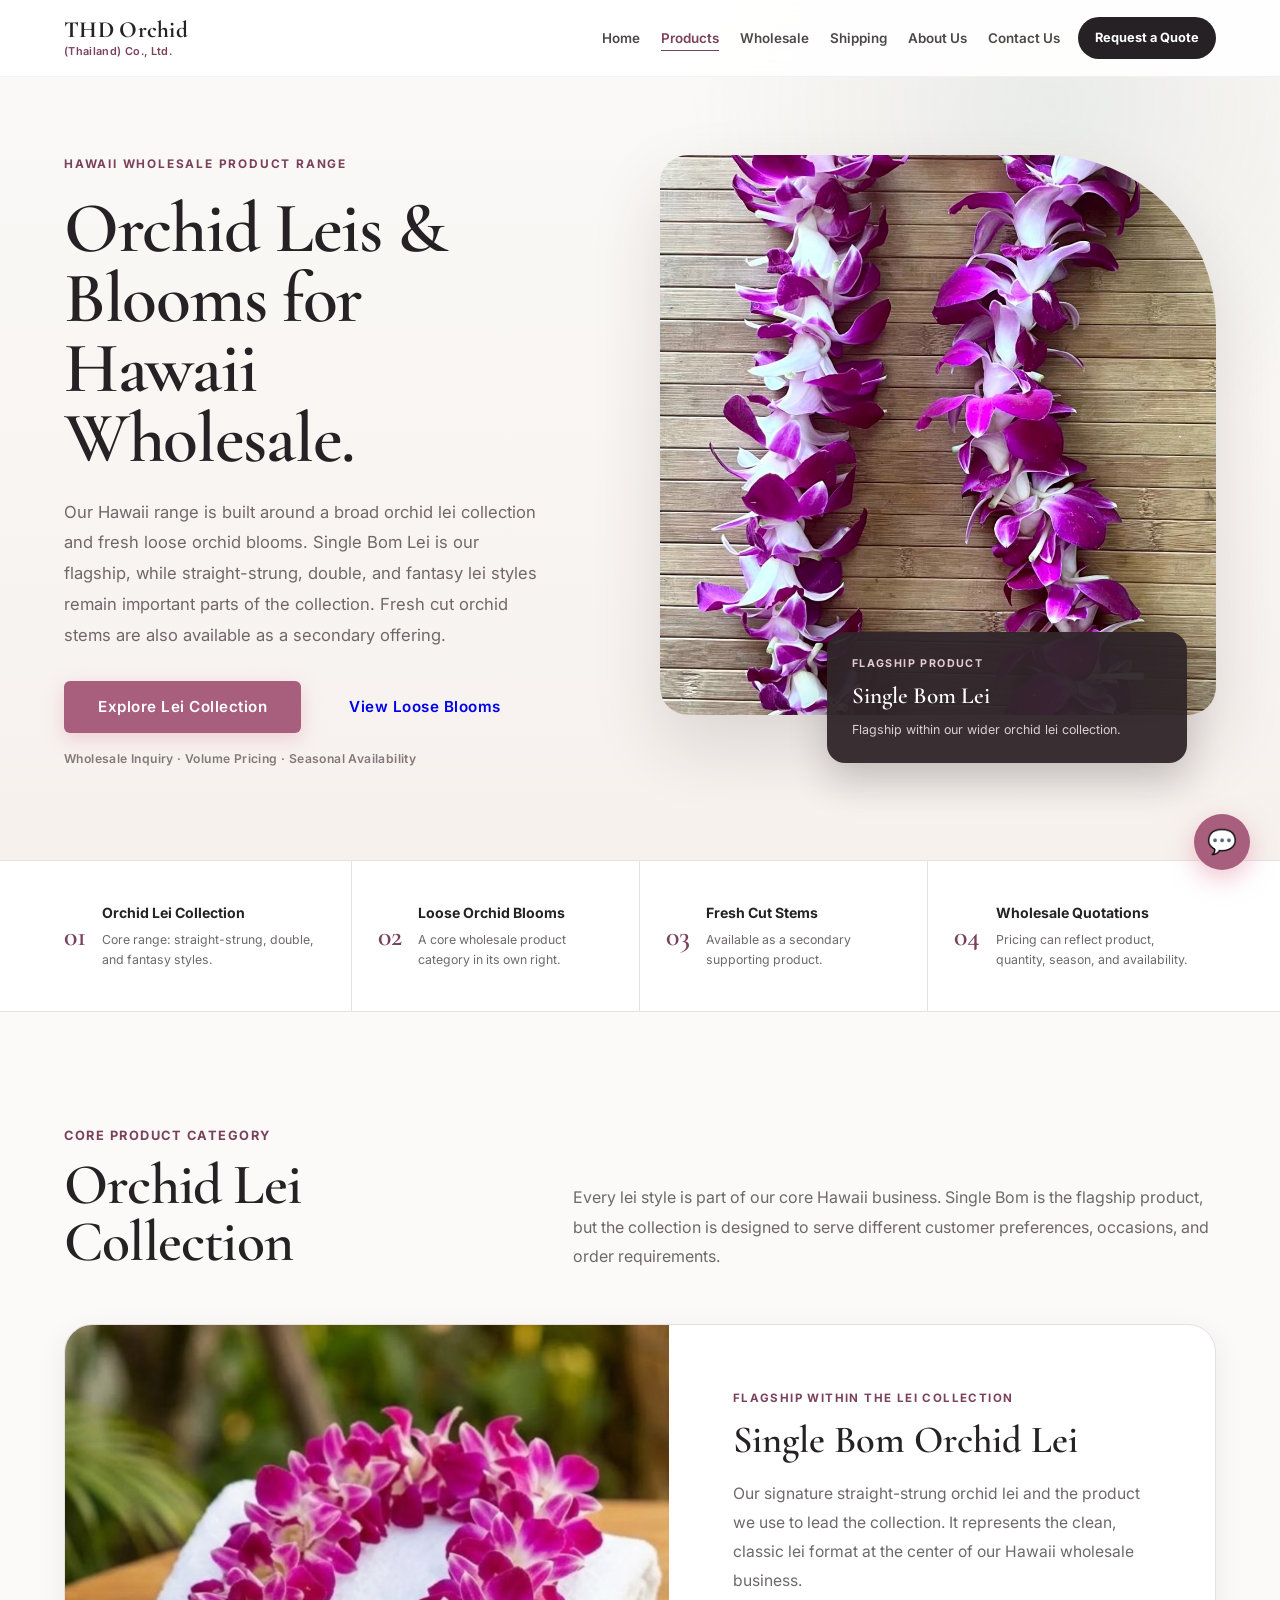
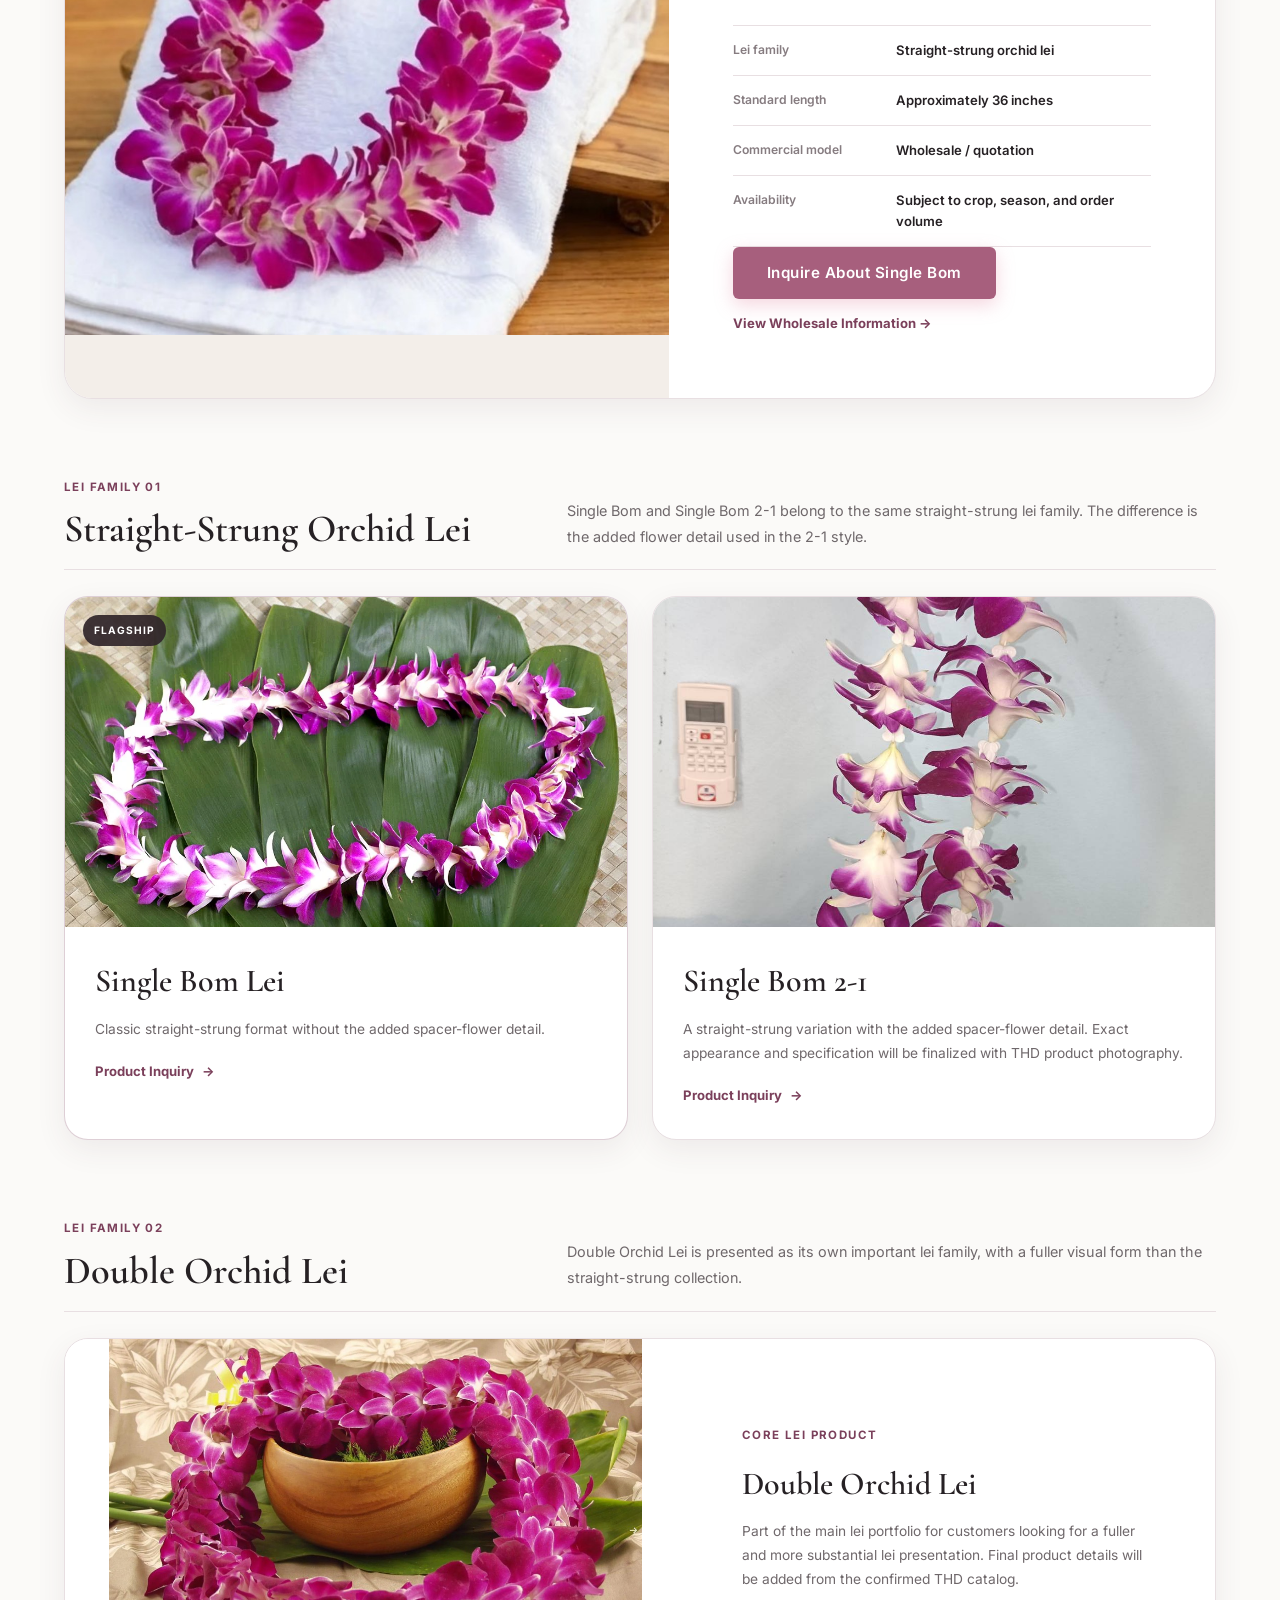
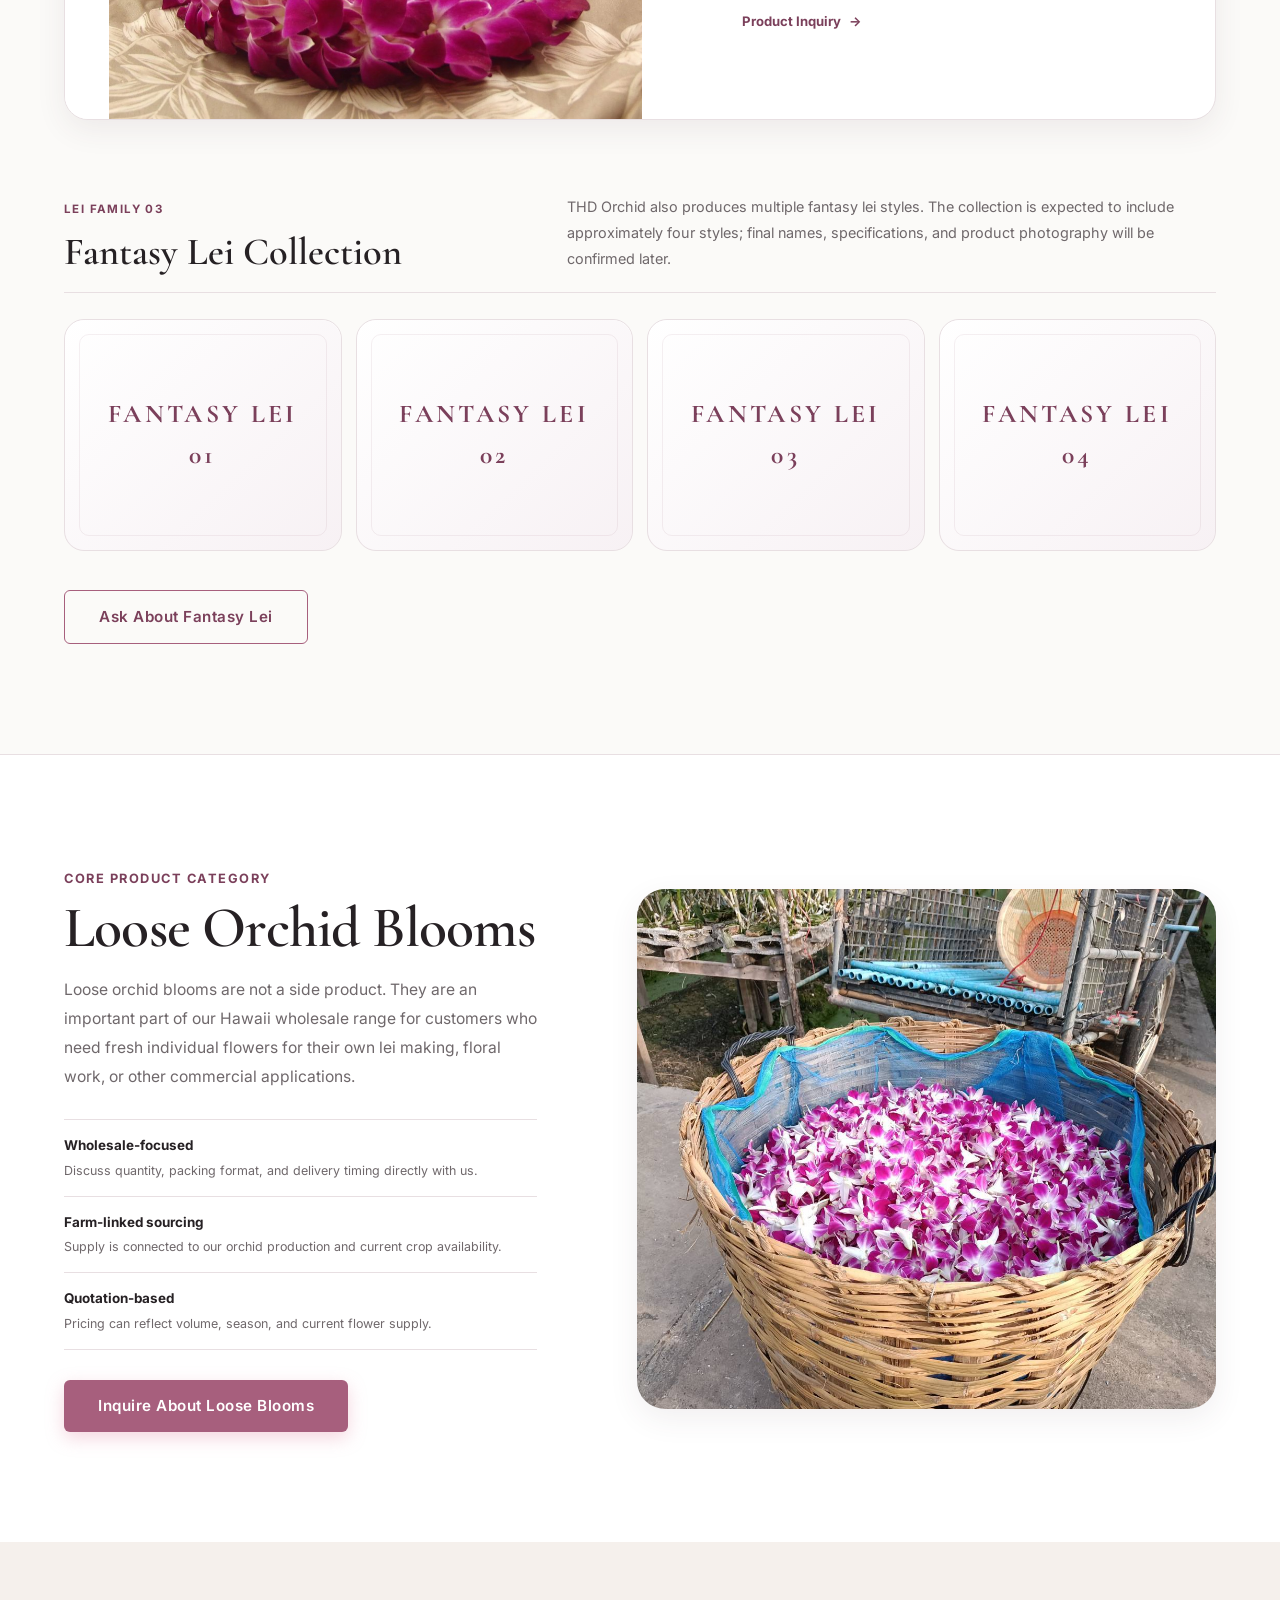
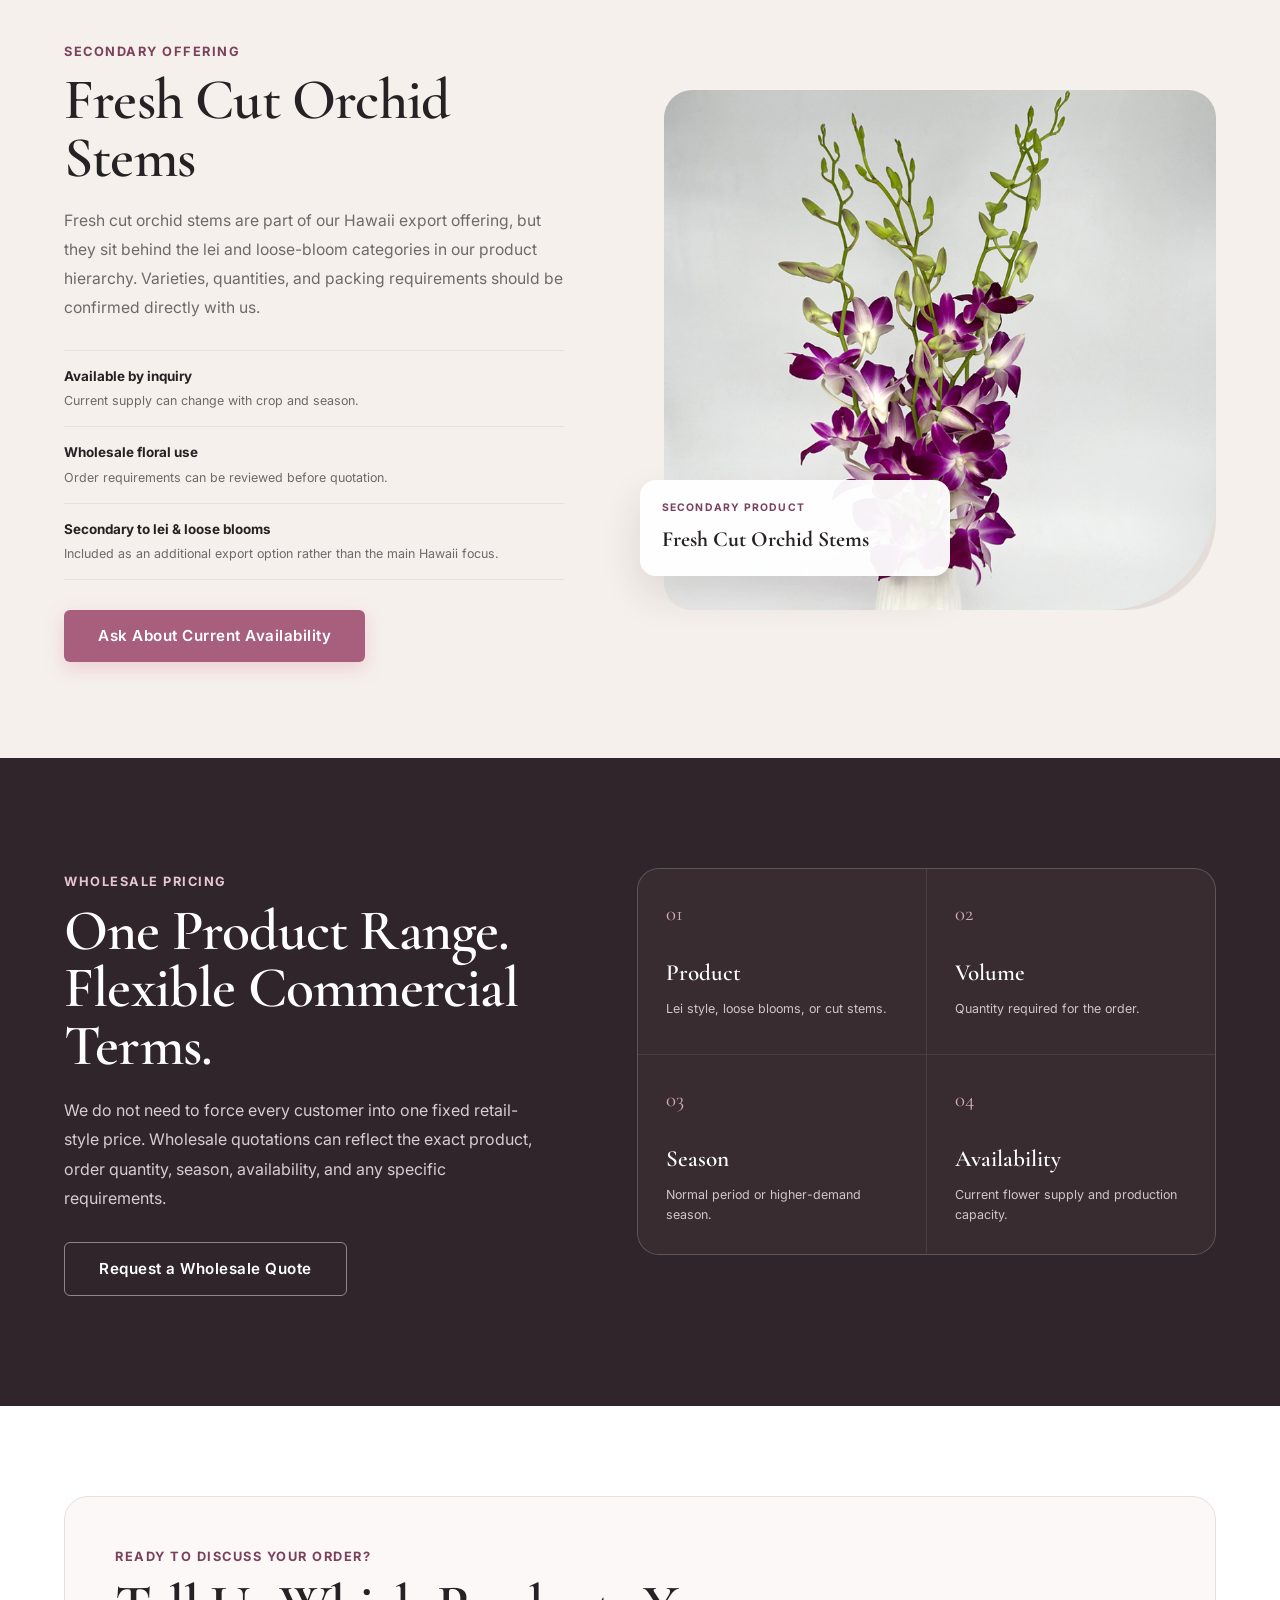
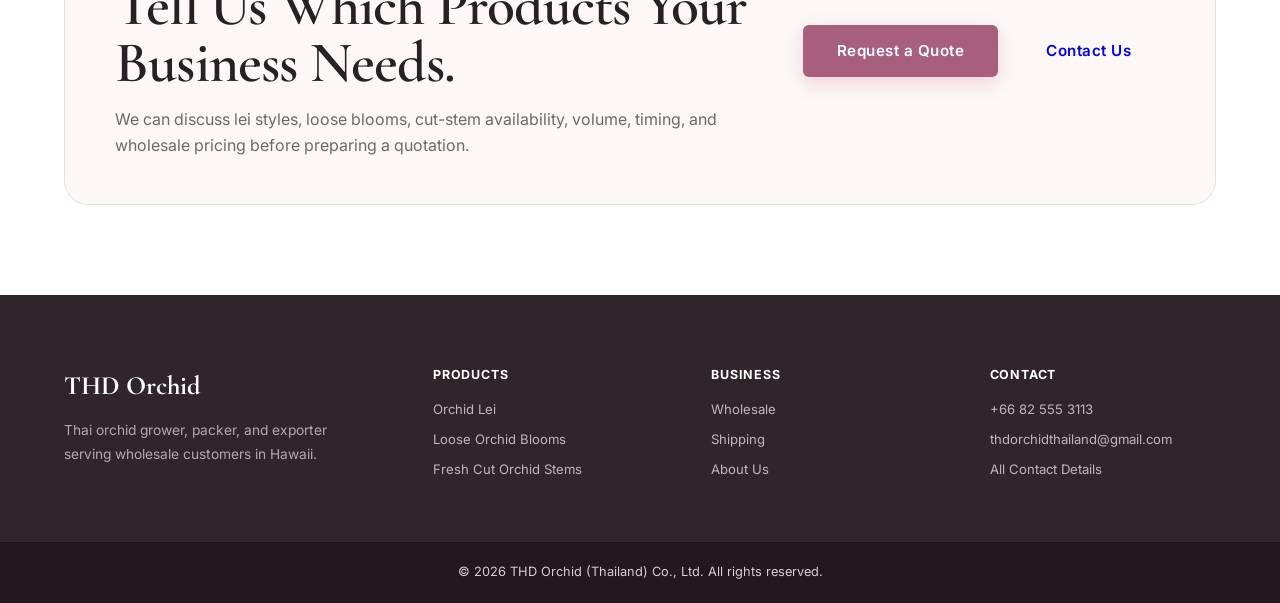
==== product.html @ 7e1b339c "Add files via upload" ====
<!DOCTYPE html>

<html lang="en">
<head>
<meta charset="utf-8"/>
<meta content="width=device-width, initial-scale=1.0" name="viewport"/>
<meta content="Explore THD Orchid's Hawaii wholesale range: a full orchid lei collection, orchid loose blooms, and selected fresh cut orchid stems from Thailand." name="description"/>
<title>
   Products | THD Orchid (Thailand) Co., Ltd.
  </title>
<link href="https://fonts.googleapis.com" rel="preconnect"/>
<link crossorigin="" href="https://fonts.gstatic.com" rel="preconnect"/>
<link href="https://fonts.googleapis.com/css2?family=Cormorant+Garamond:wght@600;700&amp;family=Inter:wght@400;500;600;700&amp;display=swap" rel="stylesheet"/>
<link href="assets/css/main.css" rel="stylesheet"/>
</head>
<body class="product-page">
<header class="header" id="navbar">
<div class="container nav-container">
<a aria-label="THD Orchid home" class="logo" href="index.html">
     THD Orchid
     <span>
      (Thailand) Co., Ltd.
     </span>
</a>
<button aria-controls="navMenu" aria-expanded="false" aria-label="Open navigation menu" class="mobile-toggle" id="mobileMenuBtn" type="button">
<span>
</span>
<span>
</span>
<span>
</span>
</button>
<nav aria-label="Primary navigation" class="nav-menu" id="navMenu">
<ul class="nav-links">
<li>
<a href="index.html">
        Home
       </a>
</li>
<li>
<a aria-current="page" class="active" href="product.html">
        Products
       </a>
</li>
<li>
<a href="wholesale.html">
        Wholesale
       </a>
</li>
<li>
<a href="shipping.html">
        Shipping
       </a>
</li>
<li>
<a href="about.html">
        About Us
       </a>
</li>
<li>
<a href="contact.html">
        Contact Us
       </a>
</li>
</ul>
<a class="nav-quote" href="contact.html#business-inquiries">
      Request a Quote
     </a>
</nav>
</div>
</header>
<main>
<section class="product-hero">
<div class="container product-hero-grid">
<div class="product-hero-copy reveal">
<span class="home-eyebrow">
       HAWAII WHOLESALE PRODUCT RANGE
      </span>
<h1>
       Orchid Leis &amp; Blooms for Hawaii Wholesale.
      </h1>
<p>
       Our Hawaii range is built around a broad orchid lei collection and fresh loose orchid blooms. Single Bom Lei is our flagship, while straight-strung, double, and fantasy lei styles remain important parts of the collection. Fresh cut orchid stems are also available as a secondary offering.
      </p>
<div class="product-hero-actions">
<a class="btn btn-primary" href="#lei-collection">
        Explore Lei Collection
       </a>
<a class="btn btn-secondary" href="#loose-blooms">
        View Loose Blooms
       </a>
</div>
<p class="product-hero-note">
       Wholesale Inquiry · Volume Pricing · Seasonal Availability
      </p>
</div>
<div class="product-hero-visual reveal">
<div class="product-hero-image">
<img alt="Single Bom orchid lei on a bamboo mat" decoding="async" loading="eager" src="assets/images/single-bom-flat.jpg"/>
</div>
<div class="product-hero-fact">
<span>
        FLAGSHIP PRODUCT
       </span>
<strong>
        Single Bom Lei
       </strong>
<p>Flagship within our wider orchid lei collection.</p>
</div>
</div>
</div>
</section>
<section aria-label="Product portfolio overview" class="product-positioning">
<div class="container product-positioning-grid product-positioning-grid--four">
<article class="product-positioning-item reveal">
<span>
       01
      </span>
<div>
<strong>
        Orchid Lei Collection
       </strong>
<p>
        Core range: straight-strung, double, and fantasy styles.
       </p>
</div>
</article>
<article class="product-positioning-item reveal">
<span>
       02
      </span>
<div>
<strong>
        Loose Orchid Blooms
       </strong>
<p>
        A core wholesale product category in its own right.
       </p>
</div>
</article>
<article class="product-positioning-item reveal">
<span>
       03
      </span>
<div>
<strong>
        Fresh Cut Stems
       </strong>
<p>
        Available as a secondary supporting product.
       </p>
</div>
</article>
<article class="product-positioning-item reveal">
<span>
       04
      </span>
<div>
<strong>
        Wholesale Quotations
       </strong>
<p>
        Pricing can reflect product, quantity, season, and availability.
       </p>
</div>
</article>
</div>
</section>
<section class="lei-collection" id="lei-collection">
<div class="container">
<div class="product-section-heading reveal">
<div>
<span class="section-tag">
        CORE PRODUCT CATEGORY
       </span>
<h2>
        Orchid Lei Collection
       </h2>
</div>
<p>
       Every lei style is part of our core Hawaii business. Single Bom is the flagship product, but the collection is designed to serve different customer preferences, occasions, and order requirements.
      </p>
</div>
<div class="lei-feature reveal">
<div class="lei-feature-media">
<img alt="Single Bom orchid lei held by hand" decoding="async" loading="eager" src="assets/images/single-bom-on-towel.jpg"/>
</div>
<div class="lei-feature-copy">
<span class="product-kicker">
        FLAGSHIP WITHIN THE LEI COLLECTION
       </span>
<h3>
        Single Bom Orchid Lei
       </h3>
<p class="product-lead">
        Our signature straight-strung orchid lei and the product we use to lead the collection. It represents the clean, classic lei format at the center of our Hawaii wholesale business.
       </p>
<dl class="product-fact-list">
<div>
<dt>
          Lei family
         </dt>
<dd>
          Straight-strung orchid lei
         </dd>
</div>
<div>
<dt>
          Standard length
         </dt>
<dd>
          Approximately 36 inches
         </dd>
</div>
<div>
<dt>
          Commercial model
         </dt>
<dd>
          Wholesale / quotation
         </dd>
</div>
<div>
<dt>
          Availability
         </dt>
<dd>
          Subject to crop, season, and order volume
         </dd>
</div>
</dl>
<div class="product-actions">
<button class="btn btn-primary btn-inquire" data-product="Single Bom Orchid Lei" type="button">
         Inquire About Single Bom
        </button>
<a class="product-text-link" href="wholesale.html">
         View Wholesale Information →
        </a>
</div>
</div>
</div>
<div class="lei-family-block reveal">
<div class="lei-family-heading">
<div>
<span class="product-kicker">
         LEI FAMILY 01
        </span>
<h3>
         Straight-Strung Orchid Lei
        </h3>
</div>
<p>
        Single Bom and Single Bom 2-1 belong to the same straight-strung lei family. The difference is the added flower detail used in the 2-1 style.
       </p>
</div>
<div class="lei-family-grid lei-family-grid--two">
<article class="lei-product-card lei-product-card--flagship">
<div class="lei-product-label">
         FLAGSHIP
        </div>
<div class="lei-card-visual lei-card-visual--photo">
<img alt="Single Bom orchid lei displayed on a white towel" decoding="async" loading="eager" src="assets/images/Purple_Orchid_Single_Lei.webp"/>
</div>
<div class="lei-product-body">
<h4>
          Single Bom Lei
         </h4>
<p>
          Classic straight-strung format without the added spacer-flower detail.
         </p>
<button class="btn-inquire product-inline-inquiry" data-product="Single Bom Lei" type="button">
          Product Inquiry
          <span aria-hidden="true">
           →
          </span>
</button>
</div>
</article>
<article class="lei-product-card">
<div class="lei-card-visual lei-card-visual--photo">
<img alt="Single Bom 2-1 orchid lei with spacer flower detail" decoding="async" loading="eager" src="assets/images/single-bom-held.jpg"/>
</div>
<div class="lei-product-body">
<h4>
          Single Bom 2-1
         </h4>
<p>
          A straight-strung variation with the added spacer-flower detail. Exact appearance and specification will be finalized with THD product photography.
         </p>
<button class="btn-inquire product-inline-inquiry" data-product="Single Bom 2-1" type="button">
          Product Inquiry
          <span aria-hidden="true">
           →
          </span>
</button>
</div>
</article>
</div>
</div>
<div class="lei-family-block reveal">
<div class="lei-family-heading">
<div>
<span class="product-kicker">
         LEI FAMILY 02
        </span>
<h3>
         Double Orchid Lei
        </h3>
</div>
<p>
        Double Orchid Lei is presented as its own important lei family, with a fuller visual form than the straight-strung collection.
       </p>
</div>
<article class="lei-wide-card">
<div class="lei-wide-visual lei-wide-visual--photo">
<img alt="Double orchid lei with a fuller layered appearance" decoding="async" loading="eager" src="assets/images/double-lei-bowl.jpg"/>
</div>
<div class="lei-wide-copy">
<span class="product-kicker">
         CORE LEI PRODUCT
        </span>
<h4>
         Double Orchid Lei
        </h4>
<p>
         Part of the main lei portfolio for customers looking for a fuller and more substantial lei presentation. Final product details will be added from the confirmed THD catalog.
        </p>
<button class="btn-inquire product-inline-inquiry" data-product="Double Orchid Lei" type="button">
         Product Inquiry
         <span aria-hidden="true">
          →
         </span>
</button>
</div>
</article>
</div>
<div class="lei-family-block reveal">
<div class="lei-family-heading">
<div>
<span class="product-kicker">
         LEI FAMILY 03
        </span>
<h3>
         Fantasy Lei Collection
        </h3>
</div>
<p>
        THD Orchid also produces multiple fantasy lei styles. The collection is expected to include approximately four styles; final names, specifications, and product photography will be confirmed later.
       </p>
</div>
<div aria-label="Fantasy lei styles pending final catalog details" class="fantasy-lei-grid">
<article class="fantasy-lei-slot"><div class="photo-slot" role="note"><span class="photo-slot-kicker">FANTASY LEI 01</span></div></article>
<article class="fantasy-lei-slot"><div class="photo-slot" role="note"><span class="photo-slot-kicker">FANTASY LEI 02</span></div></article>
<article class="fantasy-lei-slot"><div class="photo-slot" role="note"><span class="photo-slot-kicker">FANTASY LEI 03</span></div></article>
<article class="fantasy-lei-slot"><div class="photo-slot" role="note"><span class="photo-slot-kicker">FANTASY LEI 04</span></div></article>
</div>
<div class="fantasy-lei-action">
<button class="btn btn-outline btn-inquire" data-product="Fantasy Orchid Lei Collection" type="button">
        Ask About Fantasy Lei
       </button>
</div>
</div>
</div>
</section>
<section class="loose-blooms-section" id="loose-blooms">
<div class="container loose-blooms-grid">
<div class="loose-blooms-copy reveal">
<span class="section-tag">
       CORE PRODUCT CATEGORY
      </span>
<h2>
       Loose Orchid Blooms
      </h2>
<p class="product-lead">
       Loose orchid blooms are not a side product. They are an important part of our Hawaii wholesale range for customers who need fresh individual flowers for their own lei making, floral work, or other commercial applications.
      </p>
<div class="support-product-points">
<div>
<strong>
         Wholesale-focused
        </strong>
<span>
         Discuss quantity, packing format, and delivery timing directly with us.
        </span>
</div>
<div>
<strong>
         Farm-linked sourcing
        </strong>
<span>
         Supply is connected to our orchid production and current crop availability.
        </span>
</div>
<div>
<strong>
         Quotation-based
        </strong>
<span>
         Pricing can reflect volume, season, and current flower supply.
        </span>
</div>
</div>
<button class="btn btn-primary btn-inquire" data-product="Loose Orchid Blooms" type="button">
       Inquire About Loose Blooms
      </button>
</div>
<div class="loose-blooms-visual reveal">
<div class="loose-blooms-placeholder"><img alt="Loose orchid blooms in an orange crate" decoding="async" loading="eager" src="assets/images/basket-cart-farm.jpg"/></div>
</div>
</div>
</section>
<section class="support-product" id="cut-stems">
<div class="container support-product-grid">
<div class="support-product-copy reveal">
<span class="section-tag">
       SECONDARY OFFERING
      </span>
<h2>
       Fresh Cut Orchid Stems
      </h2>
<p class="product-lead">
       Fresh cut orchid stems are part of our Hawaii export offering, but they sit behind the lei and loose-bloom categories in our product hierarchy. Varieties, quantities, and packing requirements should be confirmed directly with us.
      </p>
<div class="support-product-points">
<div>
<strong>
         Available by inquiry
        </strong>
<span>
         Current supply can change with crop and season.
        </span>
</div>
<div>
<strong>
         Wholesale floral use
        </strong>
<span>
         Order requirements can be reviewed before quotation.
        </span>
</div>
<div>
<strong>
         Secondary to lei &amp; loose blooms
        </strong>
<span>
         Included as an additional export option rather than the main Hawaii focus.
        </span>
</div>
</div>
<button class="btn btn-primary btn-inquire" data-product="Fresh Cut Orchid Stems" type="button">
       Ask About Current Availability
      </button>
</div>
<div class="support-product-media reveal">
<div class="support-product-photo-slot"><img alt="Fresh cut orchid stems arranged in a vase" decoding="async" loading="eager" src="assets/images/cut-stem-vase.jpg"/></div>
<div class="support-product-label">
<span>
        SECONDARY PRODUCT
       </span>
<strong>
        Fresh Cut Orchid Stems
       </strong>
</div>
</div>
</div>
</section>
<section class="product-pricing">
<div class="container product-pricing-grid">
<div class="product-pricing-intro reveal">
<span class="section-tag">
       WHOLESALE PRICING
      </span>
<h2>
       One Product Range. Flexible Commercial Terms.
      </h2>
<p>
       We do not need to force every customer into one fixed retail-style price. Wholesale quotations can reflect the exact product, order quantity, season, availability, and any specific requirements.
      </p>
<a class="btn btn-outline" href="contact.html#business-inquiries">
       Request a Wholesale Quote
      </a>
</div>
<div class="product-pricing-factors">
<article class="pricing-factor reveal">
<span>
        01
       </span>
<h3>
        Product
       </h3>
<p>
        Lei style, loose blooms, or cut stems.
       </p>
</article>
<article class="pricing-factor reveal">
<span>
        02
       </span>
<h3>
        Volume
       </h3>
<p>
        Quantity required for the order.
       </p>
</article>
<article class="pricing-factor reveal">
<span>
        03
       </span>
<h3>
        Season
       </h3>
<p>
        Normal period or higher-demand season.
       </p>
</article>
<article class="pricing-factor reveal">
<span>
        04
       </span>
<h3>
        Availability
       </h3>
<p>
        Current flower supply and production capacity.
       </p>
</article>
</div>
</div>
</section>
<section class="product-final-cta">
<div class="container product-final-cta-inner reveal">
<div>
<span class="section-tag">
       READY TO DISCUSS YOUR ORDER?
      </span>
<h2>
       Tell Us Which Products Your Business Needs.
      </h2>
<p>
       We can discuss lei styles, loose blooms, cut-stem availability, volume, timing, and wholesale pricing before preparing a quotation.
      </p>
</div>
<div class="product-final-actions">
<a class="btn btn-primary" href="contact.html#business-inquiries">
       Request a Quote
      </a>
<a class="btn btn-secondary" href="contact.html">
       Contact Us
      </a>
</div>
</div>
</section>
</main>
<div class="floating-widget" id="floatingWidget">
<div class="widget-popover" id="widgetPopover">
<a class="popover-item wa" href="https://wa.me/66825553113" id="waDirectLink" rel="noopener noreferrer" target="_blank">
<span class="icon">
      💬
     </span>
     Chat on WhatsApp
    </a>
<a class="popover-item mail" href="mailto:thdorchidthailand@gmail.com" id="mailDirectLink">
<span class="icon">
      ✉️
     </span>
     Send Email
    </a>
</div>
<button aria-controls="widgetPopover" aria-expanded="false" aria-label="Quick contact" class="fab-btn" id="fabToggle" type="button">
    💬
   </button>
</div>
<footer class="footer footer-modern">
<div class="container footer-modern-grid">
<div class="footer-brand">
<h4>
      THD Orchid
     </h4>
<p>
      Thai orchid grower, packer, and exporter serving wholesale customers in Hawaii.
     </p>
</div>
<div class="footer-nav-col">
<h5>
      Products
     </h5>
<a href="#lei-collection">
      Orchid Lei
     </a>
<a href="#loose-blooms">
      Loose Orchid Blooms
     </a>
<a href="#cut-stems">
      Fresh Cut Orchid Stems
     </a>
</div>
<div class="footer-nav-col">
<h5>
      Business
     </h5>
<a href="wholesale.html">
      Wholesale
     </a>
<a href="shipping.html">
      Shipping
     </a>
<a href="about.html">
      About Us
     </a>
</div>
<div class="footer-nav-col">
<h5>
      Contact
     </h5>
<a href="tel:+66825553113">
      +66 82 555 3113
     </a>
<a href="mailto:thdorchidthailand@gmail.com">
      thdorchidthailand@gmail.com
     </a>
<a href="contact.html">
      All Contact Details
     </a>
</div>
</div>
<div class="footer-bottom">
<div class="container">
<p>
      © 2026 THD Orchid (Thailand) Co., Ltd. All rights reserved.
     </p>
</div>
</div>
</footer>
<script defer="" src="assets/js/main.js">
</script>
</body>
</html>
---- assets/css/main.css ----
/* ========================================================================== 
   THD Orchid Website
   Shared styles for: Home, Product, Wholesale, Contact
   ========================================================================== */

/* 1) Design tokens & reset ------------------------------------------------- */
:root {
    --pastel-pink-soft: #f7f1f4;
    --pastel-pink-subtle: #eee3e8;
    --primary-pink: #a75f7d;
    --primary-pink-dark: #7b405b;
    --rose-gold: #9a746a;
    --text-dark: #262124;
    --text-muted: #6f686b;
    --white: #ffffff;
    --surface-soft: #f8f5f3;
    --surface-warm: #f3eee9;
    --border-soft: #e8dfe2;
    --leaf: #5f7569;
    --footer-bg: #30252a;
    --footer-bottom-bg: #21191d;
    --shadow-soft: 0 10px 30px rgba(72, 48, 58, 0.08);
    --shadow-card: 0 18px 44px rgba(72, 48, 58, 0.12);
    --radius-sm: 8px;
    --radius-md: 14px;
    --radius-lg: 24px;
    --transition: 0.3s cubic-bezier(0.4, 0, 0.2, 1);
    --font-heading: "Cormorant Garamond", Georgia, serif;
    --font-body: "Inter", Arial, sans-serif;
}

*,
*::before,
*::after {
    box-sizing: border-box;
    margin: 0;
    padding: 0;
}

html {
    scroll-behavior: smooth;
}

body {
    min-width: 320px;
    overflow-x: hidden;
    background: var(--white);
    color: var(--text-dark);
    font-family: var(--font-body);
    line-height: 1.6;
}

body.no-scroll {
    overflow: hidden;
}

img {
    display: block;
    max-width: 100%;
}

button,
a {
    -webkit-tap-highlight-color: transparent;
}

button {
    font: inherit;
}

button:focus-visible,
a:focus-visible,
[role="button"]:focus-visible {
    outline: 3px solid rgba(201, 104, 132, 0.35);
    outline-offset: 3px;
}

[hidden] {
    display: none !important;
}

.container {
    width: min(90%, 1200px);
    margin-inline: auto;
}

.section-tag {
    display: inline-block;
    margin-bottom: 10px;
    color: var(--primary-pink-dark);
    font-size: 0.8rem;
    font-weight: 700;
    letter-spacing: 1.5px;
}

.section-header {
    margin-bottom: 50px;
    text-align: center;
}

.section-header h2 {
    color: var(--text-dark);
    font-family: var(--font-heading);
    font-size: clamp(1.9rem, 3vw, 2.3rem);
}

.section-header p {
    margin-top: 8px;
    color: var(--text-muted);
}

/* 2) Header & navigation --------------------------------------------------- */
.header {
    position: fixed;
    inset: 0 0 auto 0;
    z-index: 1000;
    width: 100%;
    border-bottom: 1px solid rgba(123, 64, 91, 0.08);
    background: rgba(255, 255, 255, 0.9);
    backdrop-filter: blur(14px);
    transition: background var(--transition), box-shadow var(--transition), border-color var(--transition);
}

.header.scrolled {
    border-bottom-color: var(--border-soft);
    background: rgba(255, 255, 255, 0.97);
    box-shadow: 0 10px 30px rgba(55, 36, 45, 0.08);
}

.nav-container {
    display: flex;
    min-height: 76px;
    align-items: center;
    justify-content: space-between;
    gap: 28px;
    transition: min-height var(--transition);
}

.header.scrolled .nav-container {
    min-height: 66px;
}

.logo {
    flex: 0 0 auto;
    color: var(--text-dark);
    font-family: var(--font-heading);
    font-size: 1.45rem;
    font-weight: 700;
    letter-spacing: 0.3px;
    line-height: 1.05;
    text-decoration: none;
}

.logo span {
    display: block;
    margin-top: 4px;
    color: var(--primary-pink-dark);
    font-family: var(--font-body);
    font-size: 0.68rem;
    font-weight: 600;
    letter-spacing: 0.35px;
}

.nav-menu {
    display: flex;
    align-items: center;
    gap: 18px;
}

.nav-links {
    display: flex;
    align-items: center;
    gap: 21px;
    list-style: none;
}

.nav-links a {
    position: relative;
    padding: 8px 0;
    color: #4e474a;
    font-size: 0.84rem;
    font-weight: 600;
    text-decoration: none;
    white-space: nowrap;
    transition: color var(--transition);
}

.nav-links a::after {
    position: absolute;
    right: 0;
    bottom: 3px;
    left: 0;
    height: 1.5px;
    background: var(--primary-pink-dark);
    content: "";
    transform: scaleX(0);
    transform-origin: right center;
    transition: transform var(--transition);
}

.nav-links a:hover,
.nav-links a.active,
.nav-links a[aria-current="page"] {
    color: var(--primary-pink-dark);
}

.nav-links a:hover::after,
.nav-links a.active::after,
.nav-links a[aria-current="page"]::after {
    transform: scaleX(1);
    transform-origin: left center;
}

.nav-quote {
    display: inline-flex;
    min-height: 42px;
    align-items: center;
    justify-content: center;
    padding: 10px 17px;
    border-radius: 999px;
    background: var(--text-dark);
    color: var(--white);
    font-size: 0.8rem;
    font-weight: 700;
    text-decoration: none;
    white-space: nowrap;
    transition: transform var(--transition), background var(--transition), box-shadow var(--transition);
}

.nav-quote:hover {
    transform: translateY(-1px);
    background: var(--primary-pink-dark);
    box-shadow: 0 8px 20px rgba(65, 39, 50, 0.18);
}

.mobile-toggle {
    display: none;
    flex-direction: column;
    gap: 5px;
    border: 0;
    background: transparent;
    cursor: pointer;
}

.mobile-toggle span {
    display: block;
    width: 25px;
    height: 2px;
    background: var(--text-dark);
    transition: transform var(--transition), opacity var(--transition);
}

.mobile-toggle[aria-expanded="true"] span:nth-child(1) { transform: translateY(7px) rotate(45deg); }
.mobile-toggle[aria-expanded="true"] span:nth-child(2) { opacity: 0; }
.mobile-toggle[aria-expanded="true"] span:nth-child(3) { transform: translateY(-7px) rotate(-45deg); }

/* 3) Shared buttons -------------------------------------------------------- */
.btn {
    display: inline-block;
    padding: 14px 34px;
    border: 0;
    border-radius: 6px;
    cursor: pointer;
    font-size: 0.95rem;
    font-weight: 600;
    letter-spacing: 0.5px;
    text-decoration: none;
    transition: transform var(--transition), background var(--transition), color var(--transition), box-shadow var(--transition);
}

.btn-primary {
    background: var(--primary-pink);
    box-shadow: 0 6px 18px rgba(226, 138, 164, 0.35);
    color: var(--white);
}

.btn-primary:hover {
    transform: translateY(-2px);
    background: var(--primary-pink-dark);
    box-shadow: 0 10px 22px rgba(201, 104, 132, 0.4);
}

.btn-outline {
    margin-top: 15px;
    border: 1.5px solid var(--primary-pink);
    background: transparent;
    color: var(--primary-pink-dark);
}

.btn-outline:hover {
    background: var(--primary-pink);
    color: var(--white);
}

/* 4) Home page ------------------------------------------------------------- */
.home-page {
    background: #fbfaf8;
}

.home-page main {
    overflow: hidden;
}

.home-hero {
    position: relative;
    padding: 154px 0 92px;
    background:
        radial-gradient(circle at 8% 18%, rgba(167, 95, 125, 0.09), transparent 34%),
        linear-gradient(180deg, #fbfaf8 0%, #f7f2ef 100%);
}

.home-hero::after {
    position: absolute;
    top: 120px;
    right: -150px;
    width: 420px;
    height: 420px;
    border: 1px solid rgba(123, 64, 91, 0.12);
    border-radius: 50%;
    content: "";
}

.home-hero-grid {
    position: relative;
    z-index: 1;
    display: grid;
    grid-template-columns: minmax(0, 0.92fr) minmax(0, 1.08fr);
    align-items: center;
    gap: clamp(54px, 7vw, 92px);
}

.home-hero-copy {
    max-width: 620px;
}

.home-eyebrow,
.home-image-label {
    color: var(--primary-pink-dark);
    font-size: 0.74rem;
    font-weight: 700;
    letter-spacing: 1.8px;
}

.home-hero h1 {
    max-width: 680px;
    margin: 18px 0 24px;
    color: var(--text-dark);
    font-family: var(--font-heading);
    font-size: clamp(3.3rem, 6.2vw, 5.8rem);
    font-weight: 600;
    letter-spacing: -1.7px;
    line-height: 0.96;
}

.home-hero-lead {
    max-width: 610px;
    color: var(--text-muted);
    font-size: clamp(1rem, 1.5vw, 1.1rem);
    line-height: 1.85;
}

.home-hero-actions {
    display: flex;
    flex-wrap: wrap;
    gap: 12px;
    margin-top: 30px;
}

.home-hero-note {
    margin-top: 16px;
    color: #82797d;
    font-size: 0.75rem;
    font-weight: 600;
    letter-spacing: 0.45px;
}

.home-hero-visual {
    position: relative;
    padding: 0 0 50px 34px;
}

.home-hero-image-wrap {
    position: relative;
    overflow: hidden;
    min-height: 590px;
    border-radius: 180px 180px 28px 28px;
    background: #e8dfe2;
    box-shadow: 0 32px 70px rgba(55, 36, 45, 0.15);
}

.home-hero-image-wrap::after {
    position: absolute;
    inset: 0;
    background: linear-gradient(180deg, transparent 58%, rgba(38, 33, 36, 0.17));
    content: "";
}

.home-hero-image-wrap img {
    width: 100%;
    height: 590px;
    object-fit: cover;
}

.home-hero-card {
    position: absolute;
    right: 6%;
    bottom: 0;
    width: min(330px, 80%);
    padding: 24px 26px;
    border: 1px solid rgba(255, 255, 255, 0.55);
    border-radius: 18px;
    background: rgba(48, 37, 42, 0.94);
    box-shadow: 0 18px 38px rgba(30, 22, 25, 0.2);
    color: var(--white);
    backdrop-filter: blur(10px);
}

.home-hero-card-label {
    display: block;
    margin-bottom: 8px;
    color: #e6cbd6;
    font-size: 0.68rem;
    font-weight: 700;
    letter-spacing: 1.4px;
}

.home-hero-card strong {
    font-family: var(--font-heading);
    font-size: 1.42rem;
    font-weight: 600;
    line-height: 1.2;
}

.home-proof {
    border-top: 1px solid var(--border-soft);
    border-bottom: 1px solid var(--border-soft);
    background: var(--white);
}

.home-proof-grid {
    display: grid;
    grid-template-columns: repeat(4, 1fr);
}

.home-proof-item {
    padding: 30px 24px;
    border-right: 1px solid var(--border-soft);
}

.home-proof-item:first-child { padding-left: 0; }
.home-proof-item:last-child { border-right: 0; }

.home-proof-item strong,
.home-proof-item span {
    display: block;
}

.home-proof-item strong {
    margin-bottom: 5px;
    color: var(--text-dark);
    font-size: 0.92rem;
}

.home-proof-item span {
    color: var(--text-muted);
    font-size: 0.78rem;
}

.home-specialty,
.home-secondary-product,
.home-about,
.home-quality {
    padding: 112px 0;
}

.home-specialty-grid,
.home-secondary-grid,
.home-about-grid,
.home-quality-grid {
    display: grid;
    grid-template-columns: minmax(0, 1fr) minmax(0, 1fr);
    align-items: center;
    gap: clamp(54px, 7vw, 96px);
}

.home-specialty-media,
.home-secondary-media,
.home-about-photo {
    position: relative;
    overflow: hidden;
    border-radius: 26px;
    background: var(--surface-warm);
    box-shadow: var(--shadow-card);
}

.home-specialty-media img,
.home-secondary-media img,
.home-about-photo img {
    width: 100%;
    height: 560px;
    object-fit: cover;
}

.home-image-label {
    position: absolute;
    right: 18px;
    bottom: 18px;
    padding: 9px 12px;
    border-radius: 999px;
    background: rgba(255, 255, 255, 0.9);
    backdrop-filter: blur(8px);
}

.home-specialty-copy h2,
.home-section-heading h2,
.home-process-intro h2,
.home-secondary-copy h2,
.home-wholesale-heading h2,
.home-quality-copy h2,
.home-about-copy h2,
.home-final-cta h2 {
    color: var(--text-dark);
    font-family: var(--font-heading);
    font-size: clamp(2.35rem, 4vw, 3.55rem);
    font-weight: 600;
    letter-spacing: -0.6px;
    line-height: 1.06;
}

.home-specialty-copy > p,
.home-section-heading > p,
.home-process-intro > p,
.home-secondary-copy > p,
.home-quality-copy > p,
.home-about-copy > p,
.home-final-cta p {
    margin-top: 20px;
    color: var(--text-muted);
    line-height: 1.85;
}

.home-spec-row {
    display: grid;
    grid-template-columns: repeat(3, 1fr);
    gap: 12px;
    margin: 30px 0 26px;
}

.home-spec-row div {
    padding: 15px 0;
    border-top: 1px solid var(--border-soft);
}

.home-spec-row span,
.home-spec-row strong {
    display: block;
}

.home-spec-row span {
    margin-bottom: 5px;
    color: var(--text-muted);
    font-size: 0.7rem;
    text-transform: uppercase;
    letter-spacing: 0.9px;
}

.home-spec-row strong {
    color: var(--text-dark);
    font-size: 0.84rem;
}

.text-link {
    display: inline-flex;
    align-items: center;
    gap: 8px;
    color: var(--primary-pink-dark);
    font-size: 0.9rem;
    font-weight: 700;
    text-decoration: none;
}

.text-link span {
    transition: transform var(--transition);
}

.text-link:hover span { transform: translateX(5px); }

.home-why {
    padding: 112px 0;
    background: var(--surface-soft);
}

.home-section-heading,
.home-process-intro {
    max-width: 790px;
    margin-bottom: 48px;
}

.home-value-grid {
    display: grid;
    grid-template-columns: repeat(4, 1fr);
    gap: 18px;
}

.home-value-card {
    min-height: 310px;
    padding: 30px 26px;
    border: 1px solid var(--border-soft);
    border-radius: 18px;
    background: var(--white);
    box-shadow: 0 8px 26px rgba(62, 45, 52, 0.05);
}

.home-card-number {
    display: inline-block;
    margin-bottom: 56px;
    color: var(--primary-pink-dark);
    font-size: 0.7rem;
    font-weight: 700;
    letter-spacing: 1.1px;
}

.home-value-card h3 {
    margin-bottom: 12px;
    color: var(--text-dark);
    font-family: var(--font-heading);
    font-size: 1.55rem;
    line-height: 1.1;
}

.home-value-card p {
    color: var(--text-muted);
    font-size: 0.88rem;
    line-height: 1.75;
}

.home-process {
    padding: 112px 0 124px;
    background: var(--white);
}

.home-process-list {
    display: grid;
    grid-template-columns: repeat(3, 1fr);
    margin: 0;
    border-top: 1px solid var(--border-soft);
    border-left: 1px solid var(--border-soft);
    list-style: none;
}

.home-process-step {
    display: grid;
    min-height: 210px;
    grid-template-columns: 52px 1fr;
    gap: 16px;
    padding: 28px 24px;
    border-right: 1px solid var(--border-soft);
    border-bottom: 1px solid var(--border-soft);
}

.home-process-no {
    color: var(--primary-pink-dark);
    font-size: 0.7rem;
    font-weight: 700;
}

.home-process-step strong {
    display: block;
    margin-bottom: 10px;
    color: var(--text-dark);
    font-family: var(--font-heading);
    font-size: 1.5rem;
}

.home-process-step p {
    color: var(--text-muted);
    font-size: 0.85rem;
    line-height: 1.7;
}

.home-process-actions {
    margin-top: 34px;
}

.home-process-actions .btn-outline { margin-top: 0; }

.home-secondary-product {
    background: var(--surface-warm);
}

.home-secondary-grid {
    grid-template-columns: minmax(0, 0.88fr) minmax(0, 1.12fr);
}

.home-secondary-copy {
    max-width: 600px;
}

.home-secondary-media img {
    height: 500px;
}

.home-wholesale {
    padding: 110px 0;
    background: var(--footer-bg);
    color: var(--white);
}

.home-wholesale-grid {
    display: grid;
    grid-template-columns: minmax(0, 0.95fr) minmax(0, 1.05fr);
    gap: 62px 90px;
}

.section-tag-light {
    color: #e5c3d1;
}

.home-wholesale-heading h2,
.home-final-cta h2 {
    color: var(--white);
}

.home-wholesale-heading p {
    margin-top: 18px;
    color: rgba(255, 255, 255, 0.72);
    line-height: 1.8;
}

.home-wholesale-points {
    display: grid;
    gap: 24px;
}

.home-wholesale-point {
    padding-bottom: 22px;
    border-bottom: 1px solid rgba(255, 255, 255, 0.12);
}

.home-wholesale-point strong {
    display: block;
    margin-bottom: 7px;
    font-family: var(--font-heading);
    font-size: 1.35rem;
}

.home-wholesale-point p {
    color: rgba(255, 255, 255, 0.7);
    font-size: 0.88rem;
    line-height: 1.7;
}

.home-wholesale-cta {
    display: flex;
    flex-wrap: wrap;
    grid-column: 1 / -1;
    gap: 12px;
}

.btn-light {
    background: var(--white);
    color: var(--text-dark);
}

.btn-light:hover {
    transform: translateY(-2px);
    background: #f7eff2;
}

.btn-ghost-light {
    border: 1px solid rgba(255, 255, 255, 0.42);
    background: transparent;
    color: var(--white);
}

.btn-ghost-light:hover {
    transform: translateY(-2px);
    border-color: var(--white);
    background: rgba(255, 255, 255, 0.08);
}

.home-quality {
    background: var(--white);
}

.home-quality-grid {
    align-items: start;
}

.home-quality-list {
    border-top: 1px solid var(--border-soft);
}

.home-quality-list div {
    display: grid;
    grid-template-columns: 54px 1fr;
    align-items: center;
    gap: 14px;
    padding: 20px 0;
    border-bottom: 1px solid var(--border-soft);
}

.home-quality-list span {
    color: var(--primary-pink-dark);
    font-size: 0.7rem;
    font-weight: 700;
}

.home-quality-list strong {
    color: var(--text-dark);
    font-size: 0.95rem;
}

.home-about {
    background: var(--surface-soft);
}

.home-about-photo img {
    height: 520px;
}

.home-final-cta {
    padding: 84px 0;
    background: var(--primary-pink-dark);
}

.home-final-cta-inner {
    display: grid;
    grid-template-columns: minmax(0, 1fr) auto;
    align-items: end;
    gap: 48px;
}

.home-final-cta-inner > div:first-child {
    max-width: 780px;
}

.home-final-cta p {
    color: rgba(255, 255, 255, 0.76);
}

.home-final-actions {
    display: flex;
    flex-direction: column;
    align-items: flex-start;
    gap: 14px;
}

.home-contact-link {
    color: rgba(255, 255, 255, 0.82);
    font-size: 0.82rem;
    font-weight: 600;
    text-decoration: none;
}

.home-contact-link:hover { color: var(--white); }

.footer-modern {
    padding-top: 64px;
}

.footer-modern-grid {
    display: grid;
    grid-template-columns: 1.4fr repeat(3, 1fr);
    gap: 52px;
    padding-bottom: 52px;
}

.footer-brand h4 {
    margin-bottom: 12px;
    color: var(--white);
    font-family: var(--font-heading);
    font-size: 1.65rem;
}

.footer-brand p {
    max-width: 310px;
    color: rgba(255, 255, 255, 0.62);
    font-size: 0.86rem;
    line-height: 1.7;
}

.footer-nav-col h5 {
    margin-bottom: 14px;
    color: var(--white);
    font-size: 0.78rem;
    letter-spacing: 0.8px;
    text-transform: uppercase;
}

.footer-nav-col a {
    display: block;
    width: fit-content;
    margin-bottom: 9px;
    color: rgba(255, 255, 255, 0.68);
    font-size: 0.82rem;
    text-decoration: none;
}

.footer-nav-col a:hover { color: var(--white); }

/* Generic editorial pages added during the redesign ----------------------- */
.editorial-hero {
    padding: 150px 0 78px;
    border-bottom: 1px solid var(--border-soft);
    background: linear-gradient(135deg, #fbfaf8 0%, #f1e8ec 100%);
}

.editorial-hero-inner {
    max-width: 820px;
}

.editorial-hero h1 {
    margin: 12px 0 18px;
    color: var(--text-dark);
    font-family: var(--font-heading);
    font-size: clamp(3rem, 6vw, 5rem);
    font-weight: 600;
    line-height: 0.98;
}

.editorial-hero p {
    max-width: 700px;
    color: var(--text-muted);
    font-size: 1rem;
    line-height: 1.8;
}

.editorial-section {
    padding: 96px 0;
}

.editorial-section.alt { background: var(--surface-soft); }

.editorial-grid-2 {
    display: grid;
    grid-template-columns: repeat(2, minmax(0, 1fr));
    gap: 70px;
}

.editorial-copy h2 {
    margin-bottom: 18px;
    color: var(--text-dark);
    font-family: var(--font-heading);
    font-size: clamp(2.2rem, 3.6vw, 3.25rem);
    line-height: 1.05;
}

.editorial-copy p {
    margin-bottom: 16px;
    color: var(--text-muted);
    line-height: 1.82;
}

.editorial-cards {
    display: grid;
    grid-template-columns: repeat(3, 1fr);
    gap: 18px;
    margin-top: 38px;
}

.editorial-card {
    padding: 26px;
    border: 1px solid var(--border-soft);
    border-radius: 16px;
    background: var(--white);
}

.editorial-card span {
    display: block;
    margin-bottom: 24px;
    color: var(--primary-pink-dark);
    font-size: 0.7rem;
    font-weight: 700;
}

.editorial-card h3 {
    margin-bottom: 10px;
    font-family: var(--font-heading);
    font-size: 1.45rem;
}

.editorial-card p {
    color: var(--text-muted);
    font-size: 0.86rem;
    line-height: 1.7;
}


.home-supporting-note {
    margin: 26px 0 22px;
    padding: 18px 20px;
    border-left: 3px solid var(--primary-pink-dark);
    background: rgba(167, 95, 125, 0.06);
}

.home-supporting-note span,
.home-supporting-note strong {
    display: block;
}

.home-supporting-note span {
    margin-bottom: 4px;
    color: var(--primary-pink-dark);
    font-size: 0.66rem;
    font-weight: 700;
    letter-spacing: 1.2px;
}

.home-supporting-note strong {
    font-family: var(--font-heading);
    font-size: 1.35rem;
    font-weight: 600;
}

.home-supporting-note p {
    margin-top: 5px;
    color: var(--text-muted);
    font-size: 0.8rem;
    line-height: 1.65;
}

/* 5) Product page ---------------------------------------------------------- */
.product-page {
    background: #fbfaf8;
}

.product-page main {
    overflow: hidden;
}

.product-hero {
    position: relative;
    padding: 150px 0 92px;
    background:
        radial-gradient(circle at 82% 12%, rgba(95, 117, 105, 0.1), transparent 28%),
        linear-gradient(180deg, #fbfaf8 0%, #f6f1ed 100%);
}

.product-hero-grid {
    display: grid;
    grid-template-columns: minmax(0, 0.9fr) minmax(0, 1.1fr);
    align-items: center;
    gap: clamp(52px, 7vw, 90px);
}

.product-hero-copy h1 {
    max-width: 760px;
    margin: 18px 0 22px;
    font-family: var(--font-heading);
    font-size: clamp(3rem, 5.6vw, 5.25rem);
    font-weight: 600;
    letter-spacing: -1.3px;
    line-height: 0.98;
}

.product-hero-copy > p:not(.product-hero-note) {
    max-width: 650px;
    color: var(--text-muted);
    font-size: 1.04rem;
    line-height: 1.85;
}

.product-hero-actions,
.product-actions,
.product-final-actions {
    display: flex;
    flex-wrap: wrap;
    align-items: center;
    gap: 14px;
}

.product-hero-actions { margin-top: 30px; }

.product-hero-note {
    margin-top: 16px;
    color: #83797d;
    font-size: 0.76rem;
    font-weight: 600;
    letter-spacing: 0.4px;
}

.product-hero-visual {
    position: relative;
    padding: 0 0 48px 28px;
}

.product-hero-image {
    overflow: hidden;
    min-height: 560px;
    border-radius: 28px 170px 28px 28px;
    background: var(--surface-warm);
    box-shadow: 0 30px 70px rgba(55, 36, 45, 0.14);
}

.product-hero-image img {
    width: 100%;
    height: 560px;
    object-fit: cover;
}

.product-hero-fact {
    position: absolute;
    right: 5%;
    bottom: 0;
    width: min(360px, 84%);
    padding: 23px 25px;
    border-radius: 18px;
    background: rgba(48, 37, 42, 0.95);
    box-shadow: 0 18px 38px rgba(30, 22, 25, 0.2);
    color: var(--white);
}

.product-hero-fact span {
    display: block;
    margin-bottom: 6px;
    color: #e6cbd6;
    font-size: 0.67rem;
    font-weight: 700;
    letter-spacing: 1.4px;
}

.product-hero-fact strong {
    display: block;
    margin-bottom: 5px;
    font-family: var(--font-heading);
    font-size: 1.45rem;
    font-weight: 600;
}

.product-hero-fact p {
    color: #d9d0d4;
    font-size: 0.78rem;
    line-height: 1.6;
}

.product-positioning {
    border-top: 1px solid var(--border-soft);
    border-bottom: 1px solid var(--border-soft);
    background: var(--white);
}

.product-positioning-grid {
    display: grid;
    grid-template-columns: repeat(3, 1fr);
}

.product-positioning-grid--four {
    grid-template-columns: repeat(4, 1fr);
}

.product-positioning-item {
    display: flex;
    gap: 16px;
    min-height: 150px;
    align-items: center;
    padding: 30px 26px;
    border-right: 1px solid var(--border-soft);
}

.product-positioning-item:first-child { padding-left: 0; }
.product-positioning-item:last-child { border-right: 0; }

.product-positioning-item > span {
    color: var(--primary-pink-dark);
    font-family: var(--font-heading);
    font-size: 1.75rem;
    font-weight: 600;
}

.product-positioning-item strong {
    display: block;
    margin-bottom: 5px;
    font-size: 0.88rem;
}

.product-positioning-item p {
    color: var(--text-muted);
    font-size: 0.77rem;
    line-height: 1.65;
}

.lei-collection {
    padding: 110px 0;
    background: #fbfaf8;
}

.product-section-heading {
    display: grid;
    grid-template-columns: minmax(0, 0.8fr) minmax(0, 1.2fr);
    align-items: end;
    gap: 80px;
    margin-bottom: 52px;
}

.product-section-heading h2,
.loose-blooms-section h2,
.support-product h2,
.product-pricing h2,
.product-inquiry-guide h2,
.product-final-cta h2 {
    font-family: var(--font-heading);
    font-size: clamp(2.5rem, 4.5vw, 4rem);
    font-weight: 600;
    letter-spacing: -0.8px;
    line-height: 1;
}

.product-section-heading > p {
    max-width: 650px;
    color: var(--text-muted);
    line-height: 1.85;
}

.lei-feature {
    display: grid;
    grid-template-columns: minmax(0, 1.05fr) minmax(0, 0.95fr);
    overflow: hidden;
    border: 1px solid var(--border-soft);
    border-radius: 28px;
    background: var(--white);
    box-shadow: var(--shadow-soft);
}

.lei-feature-media {
    position: relative;
    min-height: 610px;
    overflow: hidden;
    background: var(--surface-warm);
    cursor: zoom-in;
}

.lei-feature-media img {
    width: 100%;
    height: 100%;
    min-height: 610px;
    object-fit: cover;
    transition: transform 0.7s ease;
}

.lei-feature-media:hover img { transform: scale(1.025); }

.product-image-caption {
    position: absolute;
    right: 18px;
    bottom: 18px;
    padding: 9px 13px;
    border-radius: 999px;
    background: rgba(255,255,255,0.92);
    color: var(--text-dark);
    font-size: 0.72rem;
    font-weight: 700;
    letter-spacing: 0.4px;
}

.lei-feature-copy {
    display: flex;
    flex-direction: column;
    justify-content: center;
    padding: clamp(38px, 5vw, 68px);
}

.product-kicker {
    display: inline-block;
    margin-bottom: 14px;
    color: var(--primary-pink-dark);
    font-size: 0.72rem;
    font-weight: 700;
    letter-spacing: 1.4px;
}

.lei-feature-copy h3,
.lei-family-heading h3 {
    font-family: var(--font-heading);
    font-size: clamp(2rem, 3vw, 3rem);
    font-weight: 600;
    line-height: 1.02;
}

.product-lead {
    margin-top: 18px;
    color: var(--text-muted);
    font-size: 0.98rem;
    line-height: 1.85;
}

.product-fact-list {
    margin-top: 30px;
    border-top: 1px solid var(--border-soft);
}

.product-fact-list > div {
    display: grid;
    grid-template-columns: 145px 1fr;
    gap: 18px;
    padding: 14px 0;
    border-bottom: 1px solid var(--border-soft);
}

.product-fact-list dt {
    color: #867c80;
    font-size: 0.76rem;
    font-weight: 600;
}

.product-fact-list dd {
    color: var(--text-dark);
    font-size: 0.82rem;
    font-weight: 600;
}

.product-text-link,
.product-inline-inquiry {
    color: var(--primary-pink-dark);
    font-size: 0.82rem;
    font-weight: 700;
    text-decoration: none;
}

.product-text-link:hover { color: var(--primary-pink); }

.product-inline-inquiry {
    display: inline-flex;
    align-items: center;
    gap: 8px;
    width: fit-content;
    margin-top: 20px;
    padding: 0;
    border: 0;
    background: transparent;
    cursor: pointer;
}

.product-inline-inquiry span { transition: transform var(--transition); }
.product-inline-inquiry:hover span { transform: translateX(4px); }

.lei-family-block {
    margin-top: 74px;
}

.lei-family-heading {
    display: grid;
    grid-template-columns: minmax(0, 0.8fr) minmax(0, 1.2fr);
    align-items: end;
    gap: 70px;
    margin-bottom: 26px;
    padding-bottom: 20px;
    border-bottom: 1px solid var(--border-soft);
}

.lei-family-heading p {
    max-width: 650px;
    color: var(--text-muted);
    font-size: 0.9rem;
    line-height: 1.8;
}

.lei-family-grid {
    display: grid;
    gap: 24px;
}

.lei-family-grid--two {
    grid-template-columns: repeat(2, minmax(0, 1fr));
}

.lei-product-card {
    position: relative;
    overflow: hidden;
    border: 1px solid var(--border-soft);
    border-radius: 24px;
    background: var(--white);
    box-shadow: var(--shadow-soft);
}

.lei-product-card--flagship {
    border-color: rgba(123, 64, 91, 0.25);
}

.lei-product-label {
    position: absolute;
    top: 18px;
    left: 18px;
    z-index: 2;
    padding: 7px 11px;
    border-radius: 999px;
    background: rgba(48, 37, 42, 0.92);
    color: var(--white);
    font-size: 0.64rem;
    font-weight: 700;
    letter-spacing: 1px;
}

.lei-card-visual {
    min-height: 330px;
    background: var(--surface-warm);
}

.lei-card-visual--photo img {
    width: 100%;
    height: 330px;
    object-fit: cover;
}

.lei-card-visual--placeholder,
.loose-blooms-placeholder {
    display: flex;
    min-height: 330px;
    flex-direction: column;
    align-items: center;
    justify-content: center;
    padding: 34px;
    background:
        radial-gradient(circle at 25% 30%, rgba(167, 95, 125, 0.16), transparent 28%),
        radial-gradient(circle at 75% 65%, rgba(95, 117, 105, 0.14), transparent 30%),
        linear-gradient(135deg, #f7f0f3, #efe8e2);
    text-align: center;
}

.lei-card-visual--placeholder span,
.loose-blooms-placeholder span {
    color: var(--primary-pink-dark);
    font-size: 0.68rem;
    font-weight: 700;
    letter-spacing: 1.6px;
}

.lei-card-visual--placeholder strong,
.loose-blooms-placeholder strong {
    margin: 12px 0 8px;
    font-family: var(--font-heading);
    font-size: clamp(2.1rem, 4vw, 3.4rem);
    font-weight: 600;
    line-height: 1;
}

.lei-card-visual--placeholder small,
.loose-blooms-placeholder small {
    color: var(--text-muted);
    font-size: 0.74rem;
}

.lei-product-body {
    padding: 28px 30px 32px;
}

.lei-product-body h4,
.lei-wide-copy h4 {
    font-family: var(--font-heading);
    font-size: 2rem;
    font-weight: 600;
}

.lei-product-body p,
.lei-wide-copy p {
    margin-top: 10px;
    color: var(--text-muted);
    font-size: 0.86rem;
    line-height: 1.75;
}

.lei-wide-card {
    display: grid;
    grid-template-columns: minmax(0, 1.08fr) minmax(0, 0.92fr);
    overflow: hidden;
    border: 1px solid var(--border-soft);
    border-radius: 24px;
    background: var(--white);
    box-shadow: var(--shadow-soft);
}

.lei-wide-visual {
    min-height: 380px;
}

.lei-wide-copy {
    display: flex;
    flex-direction: column;
    justify-content: center;
    padding: clamp(34px, 5vw, 56px);
}

.fantasy-lei-grid {
    display: grid;
    grid-template-columns: repeat(4, minmax(0, 1fr));
    gap: 14px;
}

.fantasy-lei-slot {
    min-height: 230px;
    padding: 24px;
    border: 1px solid var(--border-soft);
    border-radius: 20px;
    background:
        linear-gradient(180deg, rgba(255,255,255,0.98), rgba(247,241,244,0.96));
}

.fantasy-lei-slot span,
.fantasy-lei-slot strong,
.fantasy-lei-slot small {
    display: block;
}

.fantasy-lei-slot span {
    color: var(--primary-pink-dark);
    font-family: var(--font-heading);
    font-size: 1.6rem;
}

.fantasy-lei-slot strong {
    margin-top: 86px;
    font-family: var(--font-heading);
    font-size: 1.38rem;
    font-weight: 600;
}

.fantasy-lei-slot small {
    margin-top: 5px;
    color: var(--text-muted);
    font-size: 0.7rem;
}

.fantasy-lei-action {
    margin-top: 24px;
}

.loose-blooms-section {
    padding: 110px 0;
    border-top: 1px solid var(--border-soft);
    background: var(--white);
}

.loose-blooms-grid {
    display: grid;
    grid-template-columns: minmax(0, 0.9fr) minmax(0, 1.1fr);
    align-items: center;
    gap: clamp(54px, 8vw, 100px);
}

.loose-blooms-visual {
    border-radius: 28px;
    overflow: hidden;
    box-shadow: var(--shadow-soft);
}

.loose-blooms-placeholder {
    min-height: 520px;
}

.support-product {
    padding: 96px 0;
    background: #f5f0ec;
}

.support-product-grid {
    display: grid;
    grid-template-columns: minmax(0, 0.95fr) minmax(0, 1.05fr);
    align-items: center;
    gap: clamp(50px, 8vw, 100px);
}

.support-product-points {
    display: grid;
    gap: 0;
    margin: 28px 0 30px;
    border-top: 1px solid var(--border-soft);
}

.support-product-points > div {
    padding: 15px 0;
    border-bottom: 1px solid var(--border-soft);
}

.support-product-points strong,
.support-product-points span { display: block; }

.support-product-points strong {
    margin-bottom: 4px;
    font-size: 0.84rem;
}

.support-product-points span {
    color: var(--text-muted);
    font-size: 0.78rem;
}

.support-product-media {
    position: relative;
    min-height: 520px;
}

.support-product-media img {
    width: 100%;
    height: 520px;
    object-fit: cover;
    border-radius: 26px 26px 110px 26px;
    background: var(--surface-warm);
    box-shadow: var(--shadow-soft);
}

.support-product-label {
    position: absolute;
    left: -24px;
    bottom: 34px;
    width: min(310px, 80%);
    padding: 20px 22px;
    border-radius: 16px;
    background: rgba(255,255,255,0.95);
    box-shadow: 0 18px 40px rgba(55,36,45,0.12);
}

.support-product-label span,
.support-product-label strong { display: block; }

.support-product-label span {
    margin-bottom: 5px;
    color: var(--primary-pink-dark);
    font-size: 0.65rem;
    font-weight: 700;
    letter-spacing: 1.2px;
}

.support-product-label strong {
    font-family: var(--font-heading);
    font-size: 1.35rem;
}

.product-pricing {
    padding: 110px 0;
    background: var(--footer-bg);
    color: var(--white);
}

.product-pricing-grid {
    display: grid;
    grid-template-columns: minmax(0, 0.9fr) minmax(0, 1.1fr);
    align-items: start;
    gap: clamp(50px, 8vw, 100px);
}

.product-pricing .section-tag { color: #e5c7d3; }
.product-pricing h2 { color: var(--white); }

.product-pricing-intro p {
    max-width: 610px;
    margin-top: 20px;
    color: #d7cdd1;
    line-height: 1.85;
}

.product-pricing-intro .btn {
    margin-top: 28px;
    border-color: rgba(255,255,255,0.45);
    color: var(--white);
}

.product-pricing-intro .btn:hover {
    border-color: var(--white);
    background: var(--white);
    color: var(--footer-bg);
}

.product-pricing-factors {
    display: grid;
    grid-template-columns: repeat(2, 1fr);
    gap: 1px;
    overflow: hidden;
    border: 1px solid rgba(255,255,255,0.12);
    border-radius: 22px;
    background: rgba(255,255,255,0.12);
}

.pricing-factor {
    min-height: 185px;
    padding: 28px;
    background: #382c31;
}

.pricing-factor span {
    color: #d3aabd;
    font-family: var(--font-heading);
    font-size: 1.3rem;
}

.pricing-factor h3 {
    margin: 24px 0 7px;
    font-family: var(--font-heading);
    font-size: 1.45rem;
    font-weight: 600;
}

.pricing-factor p {
    color: #cfc5c9;
    font-size: 0.78rem;
    line-height: 1.65;
}

.product-inquiry-guide {
    padding: 100px 0;
    border-bottom: 1px solid var(--border-soft);
    background: #f7f3f0;
}

.product-inquiry-grid {
    display: grid;
    grid-template-columns: minmax(0, 0.85fr) minmax(0, 1.15fr);
    gap: clamp(50px, 7vw, 90px);
}

.inquiry-checklist { border-top: 1px solid #dcd3d6; }

.inquiry-checklist > div {
    display: grid;
    grid-template-columns: 58px 1fr;
    align-items: start;
    gap: 14px;
    padding: 17px 0;
    border-bottom: 1px solid #dcd3d6;
}

.inquiry-checklist span {
    color: var(--primary-pink-dark);
    font-family: var(--font-heading);
    font-size: 1.2rem;
}

.inquiry-checklist p {
    color: var(--text-muted);
    font-size: 0.86rem;
}

.inquiry-checklist strong { color: var(--text-dark); }

.product-final-cta {
    padding: 90px 0;
    background: var(--white);
}

.product-final-cta-inner {
    display: grid;
    grid-template-columns: minmax(0, 1fr) auto;
    align-items: center;
    gap: 50px;
    padding: 46px 50px;
    border: 1px solid var(--border-soft);
    border-radius: 24px;
    background: #fbf8f7;
}

.product-final-cta p {
    max-width: 680px;
    margin-top: 14px;
    color: var(--text-muted);
}

.product-final-actions { justify-content: flex-end; }

/* Product-page responsive overrides */
@media (max-width: 1080px) {
    .product-positioning-grid--four { grid-template-columns: repeat(2, 1fr); }
    .product-positioning-grid--four .product-positioning-item:nth-child(2) { border-right: 0; }
    .product-positioning-grid--four .product-positioning-item:nth-child(-n+2) { border-bottom: 1px solid var(--border-soft); }
    .fantasy-lei-grid { grid-template-columns: repeat(2, 1fr); }
}

@media (max-width: 960px) {
    .product-hero-grid,
    .lei-feature,
    .lei-wide-card,
    .loose-blooms-grid,
    .support-product-grid,
    .product-pricing-grid,
    .product-inquiry-grid,
    .product-final-cta-inner {
        grid-template-columns: 1fr;
    }

    .product-hero { padding-top: 128px; }
    .product-hero-visual { padding-left: 0; }
    .product-section-heading,
    .lei-family-heading { grid-template-columns: 1fr; gap: 20px; }
    .lei-feature-media,
    .lei-feature-media img { min-height: 480px; height: 480px; }
    .support-product-media { min-height: auto; }
    .support-product-label { left: 18px; }
    .product-final-actions { justify-content: flex-start; }
}

@media (max-width: 720px) {
    .product-positioning-grid,
    .product-positioning-grid--four,
    .lei-family-grid--two,
    .fantasy-lei-grid,
    .product-pricing-factors {
        grid-template-columns: 1fr;
    }

    .product-positioning-item,
    .product-positioning-item:first-child,
    .product-positioning-grid--four .product-positioning-item {
        min-height: auto;
        padding: 22px 0;
        border-right: 0;
        border-bottom: 1px solid var(--border-soft);
    }

    .product-positioning-grid--four .product-positioning-item:last-child,
    .product-positioning-item:last-child { border-bottom: 0; }
    .product-hero-image,
    .product-hero-image img { min-height: 430px; height: 430px; }
    .lei-collection,
    .loose-blooms-section,
    .support-product,
    .product-pricing,
    .product-inquiry-guide { padding: 82px 0; }
    .lei-feature-media,
    .lei-feature-media img { min-height: 390px; height: 390px; }
    .lei-feature-copy,
    .lei-wide-copy { padding: 30px; }
    .lei-card-visual,
    .lei-card-visual--photo img { min-height: 300px; height: 300px; }
    .fantasy-lei-slot { min-height: 190px; }
    .fantasy-lei-slot strong { margin-top: 54px; }
    .loose-blooms-placeholder { min-height: 390px; }
    .support-product-media img { height: 430px; }
    .product-final-cta-inner { padding: 34px 28px; }
}

@media (max-width: 520px) {
    .product-hero { padding: 116px 0 66px; }
    .product-hero-copy h1 { font-size: clamp(2.7rem, 14vw, 4rem); }
    .product-hero-actions,
    .product-actions,
    .product-final-actions { flex-direction: column; align-items: stretch; }
    .product-hero-actions .btn,
    .product-actions .btn,
    .product-final-actions .btn { width: 100%; text-align: center; }
    .product-hero-image { border-radius: 24px 90px 24px 24px; }
    .product-hero-fact { right: 0; width: 92%; }
    .product-fact-list > div { grid-template-columns: 1fr; gap: 3px; }
    .lei-product-body { padding: 24px; }
    .support-product-media img { height: 360px; border-radius: 22px 22px 70px 22px; }
    .support-product-label { position: relative; left: auto; bottom: auto; width: 92%; margin: -34px auto 0; }
}

/* 6) Wholesale page -------------------------------------------------------- */
.wholesale-hero-content {
    max-width: 850px;
}

.hero-subheadline-dark {
    margin-bottom: 15px;
    color: var(--primary-pink-dark);
    font-size: 1.15rem;
    font-weight: 600;
}

.intro-copy {
    color: var(--text-muted);
    font-size: 0.95rem;
    line-height: 1.7;
}

.trade-cards-section {
    padding: 70px 0;
    background: var(--surface-soft);
}

.trade-grid {
    display: grid;
    grid-template-columns: repeat(2, 1fr);
    gap: 35px;
}

.trade-card {
    display: flex;
    overflow: hidden;
    flex-direction: column;
    border: 1px solid var(--border-soft);
    border-radius: var(--radius-lg);
    background: var(--white);
    box-shadow: 0 4px 20px rgba(226, 138, 164, 0.08);
}

.trade-card-media {
    position: relative;
    width: 100%;
    overflow: hidden;
    aspect-ratio: 16 / 9;
    cursor: zoom-in;
}

.trade-card-media img {
    width: 100%;
    height: 100%;
    object-fit: cover;
    object-position: center;
    transition: transform 0.6s ease;
}

.trade-card:hover .trade-card-media img {
    transform: scale(1.05);
}

.media-badge {
    position: absolute;
    top: 15px;
    left: 15px;
    padding: 5px 12px;
    border: 1px solid var(--border-soft);
    border-radius: 20px;
    background: rgba(255, 255, 255, 0.92);
    color: var(--primary-pink-dark);
    font-size: 0.75rem;
    font-weight: 700;
    letter-spacing: 0.5px;
    backdrop-filter: blur(4px);
}

.trade-card-body {
    display: flex;
    flex: 1;
    flex-direction: column;
    padding: 28px;
}

.trade-title {
    margin-bottom: 18px;
    padding-bottom: 10px;
    border-bottom: 2px solid var(--pastel-pink-soft);
    color: var(--text-dark);
    font-family: var(--font-heading);
    font-size: 1.35rem;
}

.accordion-list {
    display: flex;
    flex-direction: column;
    gap: 10px;
}

.accordion-item {
    overflow: hidden;
    border: 1px solid var(--border-soft);
    border-radius: 10px;
    background: #fffdfc;
    transition: border-color var(--transition), background var(--transition), box-shadow var(--transition);
}

.accordion-item.active {
    border-color: var(--primary-pink);
    background: var(--white);
    box-shadow: 0 2px 10px rgba(226, 138, 164, 0.08);
}

.accordion-header {
    display: flex;
    width: 100%;
    align-items: center;
    justify-content: space-between;
    padding: 14px 18px;
    border: 0;
    background: transparent;
    color: var(--text-dark);
    cursor: pointer;
    font-size: 0.92rem;
    font-weight: 600;
    text-align: left;
}

.accordion-header:hover {
    color: var(--primary-pink-dark);
}

.acc-icon {
    color: var(--primary-pink-dark);
    font-size: 1.2rem;
    font-weight: 400;
    transition: transform var(--transition);
}

.accordion-item.active .acc-icon {
    transform: rotate(45deg);
}

.accordion-content {
    max-height: 0;
    overflow: hidden;
    transition: max-height 0.35s cubic-bezier(0.4, 0, 0.2, 1);
}

.accordion-content p {
    padding: 0 18px 16px;
    color: var(--text-muted);
    font-size: 0.88rem;
}

.bank-copy-box {
    display: flex;
    align-items: center;
    justify-content: space-between;
    gap: 15px;
    margin: 10px 18px 16px;
    padding: 12px 16px;
    border: 1px dashed var(--primary-pink);
    border-radius: var(--radius-sm);
    background: var(--pastel-pink-soft);
}

.copy-label {
    display: block;
    color: var(--primary-pink-dark);
    font-size: 0.7rem;
    font-weight: 700;
    letter-spacing: 0.5px;
}

.copy-val {
    color: var(--text-dark);
    font-family: monospace;
    font-size: 0.95rem;
}

.btn-copy {
    padding: 6px 12px;
    border: 1px solid var(--primary-pink);
    border-radius: 6px;
    background: var(--white);
    color: var(--primary-pink-dark);
    cursor: pointer;
    font-size: 0.78rem;
    font-weight: 600;
    transition: background var(--transition), color var(--transition);
}

.btn-copy:hover,
.btn-copy.is-copied {
    background: var(--primary-pink);
    color: var(--white);
}

.summary-table-section {
    padding: 80px 0 100px;
    background: var(--white);
}

.table-responsive {
    overflow-x: auto;
    border: 1px solid var(--border-soft);
    border-radius: var(--radius-md);
    box-shadow: 0 4px 20px rgba(0, 0, 0, 0.02);
}

.spec-table {
    width: 100%;
    min-width: 720px;
    border-collapse: collapse;
    font-size: 0.9rem;
    text-align: left;
}

.spec-table th {
    padding: 16px 20px;
    border-bottom: 2px solid var(--border-soft);
    background: var(--pastel-pink-soft);
    color: var(--text-dark);
    font-family: var(--font-heading);
    font-weight: 700;
}

.spec-table td {
    padding: 16px 20px;
    border-bottom: 1px solid var(--border-soft);
    color: var(--text-muted);
    vertical-align: top;
}

.spec-table tr:last-child td {
    border-bottom: 0;
}

.spec-table tbody tr:hover {
    background: #fffdfc;
}

.spec-table td strong {
    color: var(--text-dark);
}

/* 7) Contact page ---------------------------------------------------------- */
.contact-main {
    min-height: calc(100vh - 200px);
    padding: 130px 0 80px;
    background: var(--surface-soft);
}

.contact-split-wrapper {
    display: grid;
    grid-template-columns: 1fr 1fr;
    align-items: stretch;
    gap: 40px;
}

.contact-info-col {
    display: flex;
    flex-direction: column;
    justify-content: center;
    padding: 40px;
    border: 1px solid var(--border-soft);
    border-radius: var(--radius-lg);
    background: var(--white);
    box-shadow: 0 4px 20px rgba(226, 138, 164, 0.06);
}

.contact-header-block {
    margin-bottom: 25px;
    padding-bottom: 15px;
    border-bottom: 1px solid var(--pastel-pink-soft);
}

.contact-title {
    margin: 6px 0;
    color: var(--text-dark);
    font-family: var(--font-heading);
    font-size: 1.8rem;
}

.contact-tagline {
    color: var(--primary-pink-dark);
    font-size: 0.92rem;
    font-weight: 500;
}

.info-block {
    margin-bottom: 25px;
}

.info-block:last-child {
    margin-bottom: 0;
}

.info-block.highlight-box {
    padding: 22px;
    border: 1px solid var(--border-soft);
    border-radius: var(--radius-md);
    background: var(--pastel-pink-soft);
}

.block-heading {
    margin-bottom: 14px;
    color: var(--text-dark);
    font-size: 1.05rem;
    font-weight: 700;
}

.contact-list {
    display: flex;
    flex-direction: column;
    gap: 12px;
    list-style: none;
}

.contact-list li {
    display: flex;
    align-items: flex-start;
    gap: 12px;
    font-size: 0.88rem;
}

.c-icon {
    font-size: 1.15rem;
    line-height: 1.4;
}

.contact-list strong {
    display: block;
    margin-bottom: 2px;
    color: var(--text-dark);
}

.contact-list p {
    margin: 0;
    color: var(--text-muted);
    line-height: 1.5;
}

.contact-link {
    color: var(--primary-pink-dark);
    font-weight: 600;
    text-decoration: none;
}

.contact-link:hover {
    color: var(--primary-pink);
    text-decoration: underline;
}

.contact-link.wa-accent {
    color: #128c7e;
}

.contact-link.wa-accent:hover {
    color: #075e54;
}

.contact-map-col {
    display: flex;
    min-height: 520px;
}

.map-container {
    width: 100%;
    height: 100%;
    min-height: 520px;
    overflow: hidden;
    border: 1px solid var(--border-soft);
    border-radius: var(--radius-lg);
    box-shadow: 0 4px 20px rgba(226, 138, 164, 0.08);
}

.map-container iframe {
    display: block;
    width: 100%;
    height: 100%;
    min-height: 100%;
    border: 0;
}

.line-qr-block {
    width: 100%;
}

.line-subtext {
    margin-bottom: 12px !important;
    color: var(--text-muted);
    font-size: 0.85rem;
}

.line-qr-card {
    display: flex;
    width: 100%;
    align-items: center;
    justify-content: center;
    flex-direction: column;
    margin-top: 8px;
    padding: 24px 20px;
    border: 1px solid var(--border-soft);
    border-radius: var(--radius-lg);
    background: var(--white);
    box-shadow: 0 6px 18px rgba(226, 138, 164, 0.12);
}

.qr-image {
    width: min(100%, 220px);
    height: auto;
    margin-bottom: 18px;
    padding: 8px;
    border: 1px solid var(--pastel-pink-soft);
    border-radius: 10px;
    background: var(--white);
    aspect-ratio: 1 / 1;
    object-fit: contain;
}

.btn-add-line {
    display: flex;
    width: min(100%, 240px);
    align-items: center;
    justify-content: center;
    padding: 12px 20px;
    border-radius: 30px;
    background: #06c755;
    box-shadow: 0 4px 12px rgba(6, 199, 85, 0.25);
    color: var(--white);
    font-size: 0.95rem;
    font-weight: 700;
    letter-spacing: 0.5px;
    text-decoration: none;
    transition: transform var(--transition), background var(--transition), box-shadow var(--transition);
}

.btn-add-line:hover {
    transform: translateY(-2px);
    background: #05a847;
    box-shadow: 0 6px 16px rgba(6, 199, 85, 0.35);
}

/* 8) Shared lightbox ------------------------------------------------------- */
.lightbox-modal {
    position: fixed;
    inset: 0;
    z-index: 2000;
    display: flex;
    visibility: hidden;
    align-items: center;
    justify-content: center;
    background: rgba(18, 14, 16, 0.92);
    opacity: 0;
    backdrop-filter: blur(10px);
    transition: opacity var(--transition), visibility var(--transition);
}

.lightbox-modal.active {
    visibility: visible;
    opacity: 1;
}

.lightbox-content {
    position: relative;
    max-width: 85%;
    max-height: 85%;
    text-align: center;
}

.lightbox-content img {
    width: auto;
    max-width: 90vw;
    height: auto;
    max-height: 80vh;
    border: 3px solid var(--white);
    border-radius: var(--radius-sm);
    box-shadow: 0 10px 40px rgba(0, 0, 0, 0.5);
    object-fit: contain;
}

.lightbox-caption {
    margin-top: 15px;
    color: var(--white);
    font-family: var(--font-heading);
    font-size: 1rem;
    letter-spacing: 0.5px;
}

.lightbox-close,
.lightbox-nav {
    border: 0;
    color: var(--white);
    cursor: pointer;
    transition: transform var(--transition), background var(--transition), color var(--transition);
}

.lightbox-close {
    position: absolute;
    top: 26px;
    right: 32px;
    z-index: 2;
    background: transparent;
    font-size: 2.2rem;
}

.lightbox-close:hover {
    transform: scale(1.1);
    color: var(--primary-pink);
}

.lightbox-nav {
    position: absolute;
    top: 50%;
    padding: 15px 20px;
    border-radius: var(--radius-sm);
    background: rgba(255, 255, 255, 0.15);
    font-size: 1.8rem;
    transform: translateY(-50%);
}

.lightbox-nav:hover {
    background: var(--primary-pink);
}

.lightbox-nav.prev {
    left: 30px;
}

.lightbox-nav.next {
    right: 30px;
}

/* 9) Floating contact widget --------------------------------------------- */
.floating-widget {
    position: fixed;
    right: 30px;
    bottom: 30px;
    z-index: 999;
    visibility: hidden;
    opacity: 0;
    pointer-events: none;
    transform: translateY(8px);
    transition: opacity var(--transition), transform var(--transition), visibility var(--transition);
}

.floating-widget.visible {
    visibility: visible;
    opacity: 1;
    pointer-events: auto;
    transform: translateY(0);
}

.fab-btn {
    display: grid;
    width: 56px;
    height: 56px;
    place-items: center;
    border: 0;
    border-radius: 50%;
    background: var(--primary-pink);
    box-shadow: 0 8px 25px rgba(226, 138, 164, 0.5);
    color: var(--white);
    cursor: pointer;
    font-size: 1.5rem;
    transition: transform var(--transition), background var(--transition);
}

.fab-btn:hover {
    transform: scale(1.08);
    background: var(--primary-pink-dark);
}

.widget-popover {
    position: absolute;
    right: 0;
    bottom: 70px;
    width: 220px;
    overflow: hidden;
    border: 1px solid var(--border-soft);
    border-radius: 10px;
    background: var(--white);
    box-shadow: 0 10px 30px rgba(0, 0, 0, 0.12);
    opacity: 0;
    pointer-events: none;
    transform: translateY(10px);
    transition: opacity var(--transition), transform var(--transition);
}

.widget-popover.active {
    opacity: 1;
    pointer-events: auto;
    transform: translateY(0);
}

.popover-item {
    display: flex;
    align-items: center;
    gap: 10px;
    padding: 13px 18px;
    border-bottom: 1px solid var(--pastel-pink-soft);
    color: var(--text-dark);
    font-size: 0.85rem;
    font-weight: 600;
    text-decoration: none;
    transition: background var(--transition), color var(--transition);
}

.popover-item:last-child {
    border-bottom: 0;
}

.popover-item:hover {
    background: var(--pastel-pink-soft);
    color: var(--primary-pink-dark);
}

/* 10) Footer --------------------------------------------------------------- */
.footer {
    padding-top: 70px;
    background: var(--footer-bg);
    color: rgba(255, 255, 255, 0.8);
}

.footer-grid {
    display: grid;
    grid-template-columns: repeat(3, 1fr);
    gap: 40px;
    padding-bottom: 50px;
}

.footer-title {
    margin-bottom: 18px;
    color: var(--white);
    font-family: var(--font-heading);
    font-size: 1.05rem;
    letter-spacing: 0.5px;
}

.footer-col p {
    margin-bottom: 10px;
    font-size: 0.9rem;
    line-height: 1.6;
}

.footer-col strong {
    color: var(--white);
}

.highlight-text {
    margin-top: 10px;
    color: var(--pastel-pink-subtle);
    font-weight: 500;
}

.footer-bottom {
    padding: 20px 0;
    border-top: 1px solid rgba(255, 255, 255, 0.08);
    background: var(--footer-bottom-bg);
    font-size: 0.8rem;
    text-align: center;
}

/* 11) Reveal animation ----------------------------------------------------- */
.reveal {
    opacity: 1;
    transform: none;
}

.reveal.active {
    opacity: 1;
    transform: none;
}

/* 12) Responsive ----------------------------------------------------------- */
@media (max-width: 992px) {
    .product-grid {
        grid-template-columns: repeat(2, 1fr);
    }

    .catalog-grid,
    .trade-grid,
    .contact-split-wrapper {
        grid-template-columns: 1fr;
    }

    .contact-map-col,
    .map-container {
        min-height: 400px;
        height: 400px;
    }
}

@media (max-width: 768px) {
    .header {
        border-bottom: 1px solid var(--border-soft);
        background: rgba(255, 255, 255, 0.97);
        backdrop-filter: blur(8px);
    }

    .nav-container,
    .header.scrolled .nav-container {
        padding: 12px 0;
    }

    .mobile-toggle {
        display: flex;
    }

    .nav-menu {
        position: fixed;
        top: 68px;
        left: -100%;
        width: 100%;
        height: calc(100vh - 68px);
        overflow-y: auto;
        padding: 40px 20px;
        border-top: 1px solid var(--border-soft);
        background: var(--white);
        transition: left var(--transition);
    }

    .nav-menu.open {
        left: 0;
    }

    .nav-links {
        flex-direction: column;
        gap: 20px;
        text-align: center;
    }

    .nav-links a {
        font-size: 1.05rem;
    }

    .hero-section {
        min-height: auto;
        padding: 105px 0 70px;
    }

    .hero-grid,
    .about-grid,
    .trust-grid,
    .footer-grid {
        grid-template-columns: 1fr;
        gap: 30px;
    }

    .hero-grid {
        display: flex;
        flex-direction: column-reverse;
    }

    .hero-text-col {
        padding-left: 0;
        text-align: center;
    }

    .hero-text-content {
        max-width: 680px;
        margin-inline: auto;
    }

    .hero-cta-wrapper {
        justify-content: center;
    }

    .hero-slider {
        width: 100%;
        height: 350px;
    }

    .trust-strip {
        padding: 62px 0;
    }

    .trust-item {
        min-height: auto;
    }

    .about-section,
    .featured-products {
        padding: 70px 0;
    }

    .product-grid,
    .catalog-grid {
        grid-template-columns: 1fr;
    }

    .catalog-hero,
    .wholesale-hero {
        padding: 110px 0 45px;
    }

    .filter-section {
        top: 67px;
        padding: 15px 0;
    }

    .filter-bar {
        justify-content: flex-start;
        overflow-x: auto;
        flex-wrap: nowrap;
        padding-bottom: 4px;
        scrollbar-width: thin;
    }

    .filter-btn {
        flex: 0 0 auto;
    }

    .catalog-grid-section,
    .trade-cards-section,
    .summary-table-section {
        padding-top: 50px;
        padding-bottom: 70px;
    }

    .contact-main {
        padding: 105px 0 60px;
    }

    .contact-info-col {
        padding: 26px;
    }

    .bank-copy-box {
        align-items: flex-start;
        flex-direction: column;
    }

    .lightbox-content {
        max-width: 92%;
    }

    .lightbox-nav {
        padding: 10px 14px;
        font-size: 1.4rem;
    }

    .lightbox-nav.prev {
        left: 10px;
    }

    .lightbox-nav.next {
        right: 10px;
    }

    .lightbox-close {
        top: 18px;
        right: 18px;
    }

    .floating-widget {
        right: 18px;
        bottom: 18px;
    }
}

@media (max-width: 480px) {
    .container {
        width: 92%;
    }

    .logo {
        font-size: 1.15rem;
    }

    .logo span {
        font-size: 0.72rem;
    }

    .hero-slider {
        height: 280px;
    }

    .catalog-body,
    .trade-card-body {
        padding: 22px;
    }

    .card-meta {
        align-items: flex-start;
        flex-direction: column;
    }

    .contact-info-col {
        padding: 20px;
    }

    .info-block.highlight-box {
        padding: 16px;
    }

    .widget-popover {
        width: min(220px, calc(100vw - 36px));
    }
}


/* Redesign responsive overrides ------------------------------------------- */
@media (max-width: 1120px) {
    .nav-links { gap: 14px; }
    .nav-links a { font-size: 0.78rem; }
    .nav-menu { gap: 12px; }
    .nav-quote { padding-inline: 14px; }
    .home-value-grid { grid-template-columns: repeat(2, 1fr); }
}

@media (max-width: 900px) {
    .home-hero-grid,
    .home-specialty-grid,
    .home-secondary-grid,
    .home-about-grid,
    .home-quality-grid,
    .home-wholesale-grid,
    .home-final-cta-inner,
    .editorial-grid-2 {
        grid-template-columns: 1fr;
    }

    .home-hero { padding-top: 126px; }
    .home-hero-copy { max-width: 760px; }
    .home-hero-visual { padding-left: 0; }
    .home-hero-image-wrap,
    .home-hero-image-wrap img { min-height: 470px; height: 470px; }
    .home-proof-grid { grid-template-columns: repeat(2, 1fr); }
    .home-proof-item:nth-child(2) { border-right: 0; }
    .home-proof-item:nth-child(-n+2) { border-bottom: 1px solid var(--border-soft); }
    .home-process-list { grid-template-columns: repeat(2, 1fr); }
    .home-wholesale-grid { gap: 42px; }
    .home-final-actions { flex-direction: row; align-items: center; }
    .footer-modern-grid { grid-template-columns: 1.5fr 1fr 1fr; }
    .footer-nav-col:last-child { grid-column: 2 / -1; }
    .editorial-cards { grid-template-columns: 1fr; }
}

@media (max-width: 768px) {
    .nav-menu {
        align-items: stretch;
        gap: 28px;
    }

    .nav-quote {
        width: min(100%, 360px);
        margin: 0 auto;
    }

    .home-hero h1 { font-size: clamp(3rem, 14vw, 4.6rem); }
    .home-hero-image-wrap { border-radius: 110px 110px 24px 24px; }
    .home-specialty,
    .home-secondary-product,
    .home-about,
    .home-quality,
    .home-why,
    .home-process { padding: 82px 0; }
    .home-specialty-media img,
    .home-secondary-media img,
    .home-about-photo img { height: 430px; }
    .home-spec-row { grid-template-columns: 1fr; }
    .home-process-list { grid-template-columns: 1fr; }
    .home-process-step { min-height: auto; }
    .home-wholesale { padding: 82px 0; }
    .home-final-cta { padding: 72px 0; }
    .footer-modern-grid { grid-template-columns: 1fr 1fr; }
    .footer-brand { grid-column: 1 / -1; }
    .footer-nav-col:last-child { grid-column: auto; }
    .editorial-hero { padding-top: 120px; }
}

@media (max-width: 560px) {
    .home-hero { padding: 116px 0 68px; }
    .home-hero-actions,
    .home-final-actions { flex-direction: column; align-items: stretch; }
    .home-hero-actions .btn,
    .home-final-actions .btn { width: 100%; text-align: center; }
    .home-hero-note { line-height: 1.7; }
    .home-hero-image-wrap,
    .home-hero-image-wrap img { min-height: 390px; height: 390px; }
    .home-hero-card { right: 0; width: 88%; }
    .home-proof-grid { grid-template-columns: 1fr; }
    .home-proof-item,
    .home-proof-item:first-child { padding: 20px 0; border-right: 0; border-bottom: 1px solid var(--border-soft); }
    .home-proof-item:last-child { border-bottom: 0; }
    .home-value-grid { grid-template-columns: 1fr; }
    .home-value-card { min-height: auto; }
    .home-card-number { margin-bottom: 34px; }
    .footer-modern-grid { grid-template-columns: 1fr; }
    .footer-brand,
    .footer-nav-col:last-child { grid-column: auto; }
}

/* 13) Motion accessibility ------------------------------------------------- */
@media (max-width: 480px) {
    .hero-headline br {
        display: none;
    }

    .hero-cta-wrapper {
        flex-direction: column;
    }

    .hero-cta-wrapper .btn {
        width: 100%;
        text-align: center;
    }

    .hero-microcopy {
        line-height: 1.7;
    }

    .trust-item {
        padding: 24px 20px;
    }
}

@media (prefers-reduced-motion: reduce) {
    html {
        scroll-behavior: auto;
    }

    *,
    *::before,
    *::after {
        scroll-behavior: auto !important;
        transition-duration: 0.01ms !important;
        animation-duration: 0.01ms !important;
        animation-iteration-count: 1 !important;
    }

    .reveal {
        opacity: 1;
        transform: none;
    }
}



/* 14) Wholesale — modern B2B page ---------------------------------------- */
.wholesale-modern-hero {
    padding: 154px 0 92px;
    background:
        radial-gradient(circle at 86% 18%, rgba(167, 95, 125, 0.11), transparent 30%),
        linear-gradient(180deg, #fbf8f7 0%, #ffffff 100%);
}

.wholesale-modern-hero-grid {
    display: grid;
    grid-template-columns: minmax(0, 1.2fr) minmax(320px, 0.8fr);
    gap: clamp(44px, 7vw, 96px);
    align-items: end;
}

.wholesale-modern-copy h1 {
    max-width: 780px;
    margin-bottom: 24px;
    font-family: var(--font-heading);
    font-size: clamp(3.3rem, 6.5vw, 6.8rem);
    line-height: 0.94;
    letter-spacing: -0.035em;
}

.wholesale-modern-lead {
    max-width: 730px;
    color: var(--text-muted);
    font-size: clamp(1rem, 1.5vw, 1.17rem);
    line-height: 1.85;
}

.wholesale-modern-copy .home-hero-actions {
    margin-top: 34px;
}

.wholesale-modern-note {
    margin-top: 18px;
    color: var(--text-muted);
    font-size: 0.82rem;
    font-weight: 600;
    letter-spacing: 0.025em;
}

.wholesale-modern-side {
    padding: 38px;
    border: 1px solid var(--border-soft);
    border-radius: var(--radius-lg);
    background: rgba(255,255,255,0.82);
    box-shadow: var(--shadow-soft);
}

.wholesale-modern-side > span,
.wholesale-truth-side > span {
    color: var(--primary-pink-dark);
    font-size: 0.73rem;
    font-weight: 700;
    letter-spacing: 0.15em;
}

.wholesale-modern-side h2 {
    margin: 12px 0 14px;
    font-family: var(--font-heading);
    font-size: clamp(2rem, 3vw, 2.8rem);
    line-height: 1.05;
}

.wholesale-modern-side > p {
    color: var(--text-muted);
    line-height: 1.8;
}

.wholesale-modern-mini-grid {
    display: grid;
    grid-template-columns: repeat(3, 1fr);
    gap: 10px;
    margin-top: 28px;
}

.wholesale-modern-mini-grid div {
    min-height: 94px;
    padding: 16px 12px;
    border-radius: 12px;
    background: var(--surface-soft);
}

.wholesale-modern-mini-grid strong,
.wholesale-modern-mini-grid span {
    display: block;
}

.wholesale-modern-mini-grid strong {
    margin-bottom: 6px;
    color: var(--primary-pink-dark);
    font-size: 0.7rem;
    letter-spacing: 0.1em;
    text-transform: uppercase;
}

.wholesale-modern-mini-grid span {
    font-size: 0.8rem;
    font-weight: 600;
    line-height: 1.35;
}

.wholesale-modern-strip {
    border-top: 1px solid var(--border-soft);
    border-bottom: 1px solid var(--border-soft);
    background: var(--white);
}

.wholesale-modern-strip-grid {
    display: grid;
    grid-template-columns: repeat(4, 1fr);
}

.wholesale-modern-strip-grid > div {
    padding: 26px 24px;
    border-right: 1px solid var(--border-soft);
}

.wholesale-modern-strip-grid > div:first-child { padding-left: 0; }
.wholesale-modern-strip-grid > div:last-child { border-right: 0; padding-right: 0; }

.wholesale-modern-strip strong,
.wholesale-modern-strip span {
    display: block;
}

.wholesale-modern-strip strong {
    margin-bottom: 5px;
    font-size: 0.86rem;
}

.wholesale-modern-strip span {
    color: var(--text-muted);
    font-size: 0.78rem;
    line-height: 1.55;
}

.wholesale-modern-section,
.wholesale-inquiry-section {
    padding: 110px 0;
}

.wholesale-modern-heading {
    max-width: 850px;
    margin-bottom: 54px;
}

.wholesale-modern-heading h2,
.wholesale-order-intro h2,
.wholesale-season-copy h2,
.wholesale-inquiry-copy h2,
.wholesale-truth-main h2 {
    margin-bottom: 18px;
    font-family: var(--font-heading);
    font-size: clamp(2.55rem, 5vw, 4.6rem);
    line-height: 1.02;
    letter-spacing: -0.025em;
}

.wholesale-modern-heading p,
.wholesale-order-intro p,
.wholesale-season-copy p,
.wholesale-inquiry-copy p,
.wholesale-truth-main p,
.wholesale-truth-side p {
    color: var(--text-muted);
    line-height: 1.85;
}

.wholesale-factor-grid {
    display: grid;
    grid-template-columns: repeat(4, 1fr);
    gap: 18px;
}

.wholesale-factor-card {
    min-height: 270px;
    padding: 30px;
    border: 1px solid var(--border-soft);
    border-radius: var(--radius-md);
    background: var(--white);
    transition: transform var(--transition), box-shadow var(--transition), border-color var(--transition);
}

.wholesale-factor-card:hover {
    transform: translateY(-4px);
    border-color: rgba(123, 64, 91, 0.24);
    box-shadow: var(--shadow-card);
}

.wholesale-factor-card > span {
    display: block;
    margin-bottom: 56px;
    color: var(--primary-pink-dark);
    font-size: 0.74rem;
    font-weight: 700;
    letter-spacing: 0.12em;
}

.wholesale-factor-card h3 {
    margin-bottom: 12px;
    font-family: var(--font-heading);
    font-size: 1.75rem;
    line-height: 1.05;
}

.wholesale-factor-card p {
    color: var(--text-muted);
    font-size: 0.92rem;
    line-height: 1.72;
}

.wholesale-order-section {
    padding: 110px 0;
    background: var(--surface-soft);
}

.wholesale-order-grid {
    display: grid;
    grid-template-columns: minmax(0, 0.83fr) minmax(0, 1.17fr);
    gap: clamp(56px, 8vw, 110px);
    align-items: start;
}

.wholesale-order-intro {
    position: sticky;
    top: 120px;
}

.text-link {
    display: inline-flex;
    gap: 9px;
    align-items: center;
    margin-top: 26px;
    color: var(--primary-pink-dark);
    font-size: 0.9rem;
    font-weight: 700;
    text-decoration: none;
}

.wholesale-order-steps {
    list-style: none;
    counter-reset: none;
}

.wholesale-order-steps li {
    display: grid;
    grid-template-columns: 54px 1fr;
    gap: 22px;
    padding: 28px 0;
    border-bottom: 1px solid var(--border-soft);
}

.wholesale-order-steps li:first-child { padding-top: 0; }
.wholesale-order-steps li:last-child { border-bottom: 0; padding-bottom: 0; }

.wholesale-order-steps li > span {
    display: flex;
    width: 46px;
    height: 46px;
    align-items: center;
    justify-content: center;
    border: 1px solid rgba(123, 64, 91, 0.22);
    border-radius: 50%;
    color: var(--primary-pink-dark);
    font-size: 0.75rem;
    font-weight: 700;
}

.wholesale-order-steps h3 {
    margin-bottom: 7px;
    font-family: var(--font-heading);
    font-size: 1.65rem;
}

.wholesale-order-steps p {
    color: var(--text-muted);
    line-height: 1.7;
}

.wholesale-season-section {
    padding: 110px 0;
    background: var(--text-dark);
    color: var(--white);
}

.wholesale-season-grid {
    display: grid;
    grid-template-columns: minmax(0, 1.12fr) minmax(320px, 0.88fr);
    gap: clamp(56px, 8vw, 100px);
    align-items: center;
}

.wholesale-season-copy .section-tag { color: #dfb5c5; }
.wholesale-season-copy p { color: rgba(255,255,255,0.72); }

.wholesale-season-emphasis {
    margin-top: 24px;
    padding-left: 20px;
    border-left: 2px solid #c88da5;
    color: rgba(255,255,255,0.92) !important;
    font-weight: 600;
}

.wholesale-season-panel {
    padding: 38px;
    border: 1px solid rgba(255,255,255,0.13);
    border-radius: var(--radius-lg);
    background: rgba(255,255,255,0.055);
}

.wholesale-season-label {
    margin-bottom: 20px;
    color: #dfb5c5;
    font-size: 0.73rem;
    font-weight: 700;
    letter-spacing: 0.15em;
}

.wholesale-season-panel ul {
    display: grid;
    gap: 14px;
    margin: 0 0 30px;
    padding: 0;
    list-style: none;
}

.wholesale-season-panel li {
    position: relative;
    padding-left: 24px;
    color: rgba(255,255,255,0.82);
}

.wholesale-season-panel li::before {
    position: absolute;
    left: 0;
    content: "—";
    color: #dfb5c5;
}

.wholesale-inquiry-grid {
    display: grid;
    grid-template-columns: minmax(0, 0.8fr) minmax(0, 1.2fr);
    gap: clamp(56px, 8vw, 110px);
}

.wholesale-inquiry-list {
    border-top: 1px solid var(--border-soft);
}

.wholesale-inquiry-list > div {
    display: grid;
    grid-template-columns: 52px 1fr;
    gap: 20px;
    padding: 21px 0;
    border-bottom: 1px solid var(--border-soft);
}

.wholesale-inquiry-list span {
    color: var(--primary-pink-dark);
    font-size: 0.76rem;
    font-weight: 700;
}

.wholesale-inquiry-list p {
    color: var(--text-muted);
    line-height: 1.65;
}

.wholesale-inquiry-list strong { color: var(--text-dark); }

.wholesale-truth-section {
    padding: 100px 0;
    background: var(--surface-warm);
}

.wholesale-truth-grid {
    display: grid;
    grid-template-columns: minmax(0, 1.3fr) minmax(280px, 0.7fr);
    gap: clamp(48px, 8vw, 100px);
    align-items: end;
}

.wholesale-truth-side {
    padding: 28px;
    border-top: 1px solid rgba(123, 64, 91, 0.25);
}

.wholesale-truth-side p { margin-top: 12px; }

@media (max-width: 1024px) {
    .wholesale-modern-hero-grid,
    .wholesale-order-grid,
    .wholesale-season-grid,
    .wholesale-inquiry-grid,
    .wholesale-truth-grid {
        grid-template-columns: 1fr;
    }

    .wholesale-modern-side { max-width: 760px; }
    .wholesale-modern-strip-grid { grid-template-columns: repeat(2, 1fr); }
    .wholesale-modern-strip-grid > div:nth-child(2) { border-right: 0; }
    .wholesale-modern-strip-grid > div:nth-child(-n+2) { border-bottom: 1px solid var(--border-soft); }
    .wholesale-modern-strip-grid > div:first-child,
    .wholesale-modern-strip-grid > div:last-child { padding-inline: 24px; }
    .wholesale-factor-grid { grid-template-columns: repeat(2, 1fr); }
    .wholesale-order-intro { position: static; }
}

@media (max-width: 640px) {
    .wholesale-modern-hero { padding: 126px 0 74px; }
    .wholesale-modern-copy h1 { font-size: clamp(3rem, 14vw, 4.5rem); }
    .wholesale-modern-side { padding: 28px; }
    .wholesale-modern-mini-grid { grid-template-columns: 1fr; }
    .wholesale-modern-strip-grid,
    .wholesale-factor-grid { grid-template-columns: 1fr; }
    .wholesale-modern-strip-grid > div,
    .wholesale-modern-strip-grid > div:first-child,
    .wholesale-modern-strip-grid > div:last-child {
        padding: 20px 0;
        border-right: 0;
        border-bottom: 1px solid var(--border-soft);
    }
    .wholesale-modern-strip-grid > div:last-child { border-bottom: 0; }
    .wholesale-modern-section,
    .wholesale-order-section,
    .wholesale-season-section,
    .wholesale-inquiry-section,
    .wholesale-truth-section { padding: 82px 0; }
    .wholesale-factor-card { min-height: auto; }
    .wholesale-factor-card > span { margin-bottom: 34px; }
    .wholesale-season-panel { padding: 28px; }
}

/* 27) Shipping page ------------------------------------------------------- */
.shipping-hero {
    padding: 156px 0 96px;
    background:
        radial-gradient(circle at 88% 20%, rgba(167, 95, 125, 0.12), transparent 31%),
        linear-gradient(180deg, #fbf8f7 0%, #fff 100%);
}

.shipping-hero-grid {
    display: grid;
    grid-template-columns: minmax(0, 1.12fr) minmax(330px, 0.88fr);
    gap: clamp(56px, 8vw, 110px);
    align-items: center;
}

.shipping-hero-copy h1 {
    max-width: 760px;
    margin-bottom: 26px;
    font-family: var(--font-heading);
    font-size: clamp(4rem, 7.4vw, 6.8rem);
    font-weight: 600;
    line-height: 0.88;
    letter-spacing: -0.04em;
}

.shipping-hero-lead {
    max-width: 720px;
    color: var(--text-muted);
    font-size: 1.05rem;
    line-height: 1.82;
}

.shipping-hero-note {
    max-width: 650px;
    margin-top: 22px;
    color: var(--text-muted);
    font-size: 0.82rem;
}

.shipping-route-card {
    position: relative;
    overflow: hidden;
    padding: 38px;
    border: 1px solid var(--border-soft);
    border-radius: var(--radius-lg);
    background: rgba(255, 255, 255, 0.88);
    box-shadow: var(--shadow-soft);
}

.shipping-route-card::after {
    position: absolute;
    width: 220px;
    height: 220px;
    right: -80px;
    bottom: -95px;
    border-radius: 50%;
    background: rgba(167, 95, 125, 0.08);
    content: "";
}

.shipping-route-eyebrow,
.shipping-confirm-label,
.shipping-season-card-label {
    position: relative;
    z-index: 1;
    margin-bottom: 28px;
    color: var(--primary-pink-dark);
    font-size: 0.72rem;
    font-weight: 700;
    letter-spacing: 0.15em;
}

.shipping-route-line {
    position: absolute;
    top: 92px;
    bottom: 44px;
    left: 60px;
    width: 1px;
    background: linear-gradient(var(--primary-pink), rgba(167, 95, 125, 0.12));
}

.shipping-route-stop {
    position: relative;
    z-index: 1;
    display: grid;
    grid-template-columns: 46px 1fr;
    gap: 18px;
    align-items: center;
    margin: 0 0 26px;
}

.shipping-route-stop:last-child { margin-bottom: 0; }

.shipping-route-stop > span {
    display: flex;
    width: 46px;
    height: 46px;
    align-items: center;
    justify-content: center;
    border: 1px solid rgba(123, 64, 91, 0.2);
    border-radius: 50%;
    background: var(--white);
    color: var(--primary-pink-dark);
    font-size: 0.72rem;
    font-weight: 700;
}

.shipping-route-stop.is-destination > span {
    border-color: var(--text-dark);
    background: var(--text-dark);
    color: var(--white);
}

.shipping-route-stop strong,
.shipping-route-stop small { display: block; }
.shipping-route-stop strong { font-family: var(--font-heading); font-size: 1.55rem; line-height: 1.05; }
.shipping-route-stop small { margin-top: 5px; color: var(--text-muted); font-size: 0.77rem; line-height: 1.45; }

.shipping-proof-strip {
    border-top: 1px solid var(--border-soft);
    border-bottom: 1px solid var(--border-soft);
    background: var(--white);
}

.shipping-proof-grid {
    display: grid;
    grid-template-columns: repeat(4, 1fr);
}

.shipping-proof-grid > div {
    min-height: 150px;
    padding: 30px 28px;
    border-right: 1px solid var(--border-soft);
}

.shipping-proof-grid > div:first-child { padding-left: 0; }
.shipping-proof-grid > div:last-child { border-right: 0; padding-right: 0; }
.shipping-proof-grid strong,
.shipping-proof-grid span { display: block; }
.shipping-proof-grid strong { margin-bottom: 8px; font-size: 0.9rem; }
.shipping-proof-grid span { color: var(--text-muted); font-size: 0.82rem; line-height: 1.55; }

.shipping-process-section { padding: 112px 0; }
.shipping-process-heading { max-width: 820px; margin-bottom: 70px; }
.shipping-process-heading h2,
.shipping-control-copy h2,
.shipping-requirements-panel h2,
.shipping-season-copy h2,
.shipping-boundary-main h2 {
    margin-bottom: 20px;
    font-family: var(--font-heading);
    font-size: clamp(2.8rem, 5vw, 4.5rem);
    font-weight: 600;
    line-height: 0.98;
}
.shipping-process-heading p,
.shipping-control-copy > p,
.shipping-requirements-panel > p,
.shipping-season-copy > p,
.shipping-boundary-main > p,
.shipping-boundary-side p {
    color: var(--text-muted);
    line-height: 1.8;
}

.shipping-process-list { border-top: 1px solid var(--border-soft); }

.shipping-process-row {
    display: grid;
    grid-template-columns: 84px minmax(0, 0.9fr) minmax(0, 1.1fr);
    gap: 34px;
    align-items: start;
    padding: 38px 0;
    border-bottom: 1px solid var(--border-soft);
}

.shipping-process-number {
    color: var(--primary-pink-dark);
    font-size: 0.78rem;
    font-weight: 700;
    letter-spacing: 0.1em;
}

.shipping-process-title > span {
    display: block;
    margin-bottom: 8px;
    color: var(--primary-pink-dark);
    font-size: 0.68rem;
    font-weight: 700;
    letter-spacing: 0.14em;
}

.shipping-process-title h3 {
    font-family: var(--font-heading);
    font-size: 1.9rem;
    line-height: 1.05;
}

.shipping-process-copy p { color: var(--text-muted); line-height: 1.72; }

.shipping-control-section {
    padding: 112px 0;
    background: var(--surface-soft);
}

.shipping-control-grid {
    display: grid;
    grid-template-columns: minmax(0, 0.84fr) minmax(0, 1.16fr);
    gap: clamp(60px, 9vw, 120px);
    align-items: start;
}

.shipping-control-copy { position: sticky; top: 120px; }
.shipping-control-cards { display: grid; gap: 18px; }

.shipping-control-card {
    padding: 32px;
    border: 1px solid var(--border-soft);
    border-radius: var(--radius-md);
    background: var(--white);
}

.shipping-control-card > span {
    display: block;
    margin-bottom: 40px;
    color: var(--primary-pink-dark);
    font-size: 0.72rem;
    font-weight: 700;
}

.shipping-control-card h3 {
    margin-bottom: 10px;
    font-family: var(--font-heading);
    font-size: 2rem;
}

.shipping-control-card p { color: var(--text-muted); line-height: 1.72; }

.shipping-requirements-section { padding: 112px 0; }
.shipping-requirements-grid {
    display: grid;
    grid-template-columns: minmax(0, 1.12fr) minmax(320px, 0.88fr);
    gap: clamp(58px, 8vw, 110px);
    align-items: start;
}

.shipping-requirements-panel {
    padding-right: 30px;
}

.shipping-requirements-callout {
    margin-top: 30px;
    padding: 22px 24px;
    border-left: 2px solid var(--primary-pink-dark);
    background: var(--surface-soft);
    color: var(--text-dark) !important;
    font-weight: 600;
}

.shipping-confirm-list {
    padding: 34px;
    border: 1px solid var(--border-soft);
    border-radius: var(--radius-lg);
    background: var(--surface-warm);
}

.shipping-confirm-list > div {
    display: grid;
    grid-template-columns: 40px 1fr;
    gap: 16px;
    padding: 18px 0;
    border-bottom: 1px solid rgba(123, 64, 91, 0.12);
}
.shipping-confirm-list > div:last-child { border-bottom: 0; padding-bottom: 0; }
.shipping-confirm-list > div span { color: var(--primary-pink-dark); font-size: 0.72rem; font-weight: 700; }
.shipping-confirm-list p { color: var(--text-muted); font-size: 0.9rem; line-height: 1.6; }
.shipping-confirm-list strong { color: var(--text-dark); }

.shipping-season-section {
    padding: 112px 0;
    background: var(--text-dark);
    color: var(--white);
}

.shipping-season-grid {
    display: grid;
    grid-template-columns: minmax(0, 1.08fr) minmax(320px, 0.92fr);
    gap: clamp(60px, 8vw, 100px);
    align-items: center;
}

.shipping-season-copy p { color: rgba(255,255,255,0.74); }
.shipping-season-copy p + p { margin-top: 18px; }

.shipping-season-card {
    padding: 38px;
    border: 1px solid rgba(255,255,255,0.14);
    border-radius: var(--radius-lg);
    background: rgba(255,255,255,0.055);
}

.shipping-season-card-label { color: #dfb5c5; }
.shipping-season-card ul { display: grid; gap: 14px; margin: 0 0 30px; padding: 0; list-style: none; }
.shipping-season-card li { position: relative; padding-left: 24px; color: rgba(255,255,255,0.82); }
.shipping-season-card li::before { position: absolute; left: 0; content: "—"; color: #dfb5c5; }

.shipping-boundary-section {
    padding: 96px 0;
    background: var(--surface-warm);
}

.shipping-boundary-grid {
    display: grid;
    grid-template-columns: minmax(0, 1.25fr) minmax(280px, 0.75fr);
    gap: clamp(50px, 8vw, 100px);
    align-items: end;
}

.shipping-boundary-side {
    padding: 28px 0 4px 28px;
    border-left: 1px solid rgba(123, 64, 91, 0.24);
}
.shipping-boundary-side strong { display: block; margin-bottom: 10px; }

@media (max-width: 1024px) {
    .shipping-hero-grid,
    .shipping-control-grid,
    .shipping-requirements-grid,
    .shipping-season-grid,
    .shipping-boundary-grid { grid-template-columns: 1fr; }
    .shipping-route-card { max-width: 760px; }
    .shipping-proof-grid { grid-template-columns: repeat(2, 1fr); }
    .shipping-proof-grid > div:nth-child(2) { border-right: 0; }
    .shipping-proof-grid > div:nth-child(-n+2) { border-bottom: 1px solid var(--border-soft); }
    .shipping-proof-grid > div:first-child,
    .shipping-proof-grid > div:last-child { padding-inline: 28px; }
    .shipping-control-copy { position: static; }
}

@media (max-width: 760px) {
    .shipping-process-row {
        grid-template-columns: 48px 1fr;
        gap: 18px;
    }
    .shipping-process-copy { grid-column: 2; }
}

@media (max-width: 640px) {
    .shipping-hero { padding: 126px 0 76px; }
    .shipping-hero-copy h1 { font-size: clamp(3.25rem, 15vw, 4.7rem); }
    .shipping-route-card { padding: 28px; }
    .shipping-route-line { left: 50px; }
    .shipping-proof-grid { grid-template-columns: 1fr; }
    .shipping-proof-grid > div,
    .shipping-proof-grid > div:first-child,
    .shipping-proof-grid > div:last-child {
        min-height: auto;
        padding: 22px 0;
        border-right: 0;
        border-bottom: 1px solid var(--border-soft);
    }
    .shipping-proof-grid > div:last-child { border-bottom: 0; }
    .shipping-process-section,
    .shipping-control-section,
    .shipping-requirements-section,
    .shipping-season-section,
    .shipping-boundary-section { padding: 82px 0; }
    .shipping-process-heading { margin-bottom: 46px; }
    .shipping-confirm-list,
    .shipping-season-card { padding: 28px; }
    .shipping-boundary-side { padding-left: 20px; }
}

/* ========================================================================== 
   About Us — identity, image storytelling & technical know-how
   ========================================================================== */
.about-identity-hero {
    padding: 154px 0 94px;
    background:
        radial-gradient(circle at 82% 18%, rgba(167,95,125,0.13), transparent 31%),
        linear-gradient(180deg, #fff 0%, #fbf8f7 100%);
}

.about-identity-grid {
    display: grid;
    grid-template-columns: minmax(0, 0.9fr) minmax(0, 1.1fr);
    gap: clamp(58px, 8vw, 110px);
    align-items: center;
}

.about-identity-copy h1 {
    max-width: 640px;
    margin-bottom: 26px;
    font-family: var(--font-heading);
    font-size: clamp(4.1rem, 7.4vw, 7rem);
    font-weight: 600;
    line-height: 0.84;
    letter-spacing: -0.045em;
}

.about-identity-copy > p {
    max-width: 650px;
    color: var(--text-muted);
    font-size: 1.02rem;
    line-height: 1.82;
}

.about-identity-actions {
    display: flex;
    flex-wrap: wrap;
    gap: 12px;
    margin-top: 34px;
}

.about-hero-mosaic {
    display: grid;
    grid-template-columns: 1.25fr 0.75fr;
    grid-template-rows: 1fr 1fr;
    gap: 14px;
}

.about-photo {
    overflow: hidden;
    border-radius: var(--radius-lg);
}

.about-photo-main {
    grid-row: 1 / 3;
    min-height: 590px;
}

.about-photo-small { min-height: 286px; }
.about-photo figcaption {
    padding: 11px 4px 0;
    color: var(--text-muted);
    font-size: 0.76rem;
}

.about-photo-placeholder {
    position: relative;
    display: flex;
    min-height: 100%;
    flex-direction: column;
    justify-content: flex-end;
    padding: 28px;
    overflow: hidden;
    background:
        linear-gradient(145deg, rgba(56,46,50,0.05), rgba(123,64,91,0.14)),
        var(--surface-warm);
}

.about-photo-placeholder::before {
    position: absolute;
    inset: 18px;
    border: 1px solid rgba(123,64,91,0.18);
    border-radius: calc(var(--radius-lg) - 8px);
    content: "";
}

.about-photo-placeholder span,
.about-photo-placeholder strong {
    position: relative;
    z-index: 1;
    display: block;
}

.about-photo-placeholder span {
    margin-bottom: 8px;
    color: var(--primary-pink-dark);
    font-size: 0.64rem;
    font-weight: 700;
    letter-spacing: 0.15em;
}

.about-photo-placeholder strong {
    max-width: 220px;
    font-family: var(--font-heading);
    font-size: clamp(1.7rem, 2.8vw, 2.6rem);
    font-weight: 600;
    line-height: 1;
}

.about-role-strip {
    border-top: 1px solid var(--border-soft);
    border-bottom: 1px solid var(--border-soft);
    background: var(--white);
}

.about-role-grid {
    display: grid;
    grid-template-columns: repeat(3, 1fr);
}

.about-role-grid > div {
    min-height: 180px;
    padding: 34px 38px;
    border-right: 1px solid var(--border-soft);
}

.about-role-grid > div:first-child { padding-left: 0; }
.about-role-grid > div:last-child { padding-right: 0; border-right: 0; }
.about-role-grid span,
.about-role-grid strong { display: block; }
.about-role-grid span {
    margin-bottom: 26px;
    color: var(--primary-pink-dark);
    font-size: 0.7rem;
    font-weight: 700;
}
.about-role-grid strong {
    margin-bottom: 7px;
    font-family: var(--font-heading);
    font-size: 2rem;
}
.about-role-grid p { color: var(--text-muted); font-size: 0.84rem; line-height: 1.55; }

.about-story-section { padding: 112px 0; }
.about-story-grid {
    display: grid;
    grid-template-columns: minmax(0, 0.92fr) minmax(0, 1.08fr);
    gap: clamp(68px, 10vw, 140px);
    align-items: start;
}
.about-story-heading h2,
.about-gallery-heading h2,
.about-technical-intro h2,
.about-principles-heading h2,
.about-products-band h2 {
    font-family: var(--font-heading);
    font-size: clamp(2.9rem, 5vw, 4.8rem);
    font-weight: 600;
    line-height: 0.96;
    letter-spacing: -0.03em;
}
.about-story-copy { padding-top: 34px; }
.about-story-copy p {
    color: var(--text-muted);
    font-size: 1rem;
    line-height: 1.86;
}
.about-story-copy p + p { margin-top: 20px; }

.about-gallery-section {
    padding: 108px 0 116px;
    background: var(--surface-soft);
}
.about-gallery-heading {
    display: grid;
    max-width: 880px;
    margin-bottom: 58px;
}
.about-gallery-heading p {
    max-width: 720px;
    margin-top: 18px;
    color: var(--text-muted);
    line-height: 1.8;
}
.about-gallery-grid {
    display: grid;
    grid-template-columns: repeat(4, minmax(0, 1fr));
    grid-auto-flow: dense;
    gap: 16px;
}
.about-gallery-item {
    min-height: 300px;
    overflow: hidden;
    border-radius: var(--radius-md);
    background: var(--surface-warm);
}
.about-gallery-item .about-photo-placeholder { min-height: 300px; }
.about-gallery-wide { grid-column: span 2; }
.about-gallery-wide .about-photo-placeholder { min-height: 360px; }
.about-gallery-tall { grid-row: span 2; }
.about-gallery-tall .about-photo-placeholder { min-height: 616px; }
.about-gallery-item figcaption {
    padding: 10px 2px 0;
    color: var(--text-muted);
    font-size: 0.74rem;
}

.about-technical-section {
    padding: 116px 0;
    background: var(--text-dark);
    color: var(--white);
}
.about-technical-grid {
    display: grid;
    grid-template-columns: minmax(0, 0.82fr) minmax(0, 1.18fr);
    gap: clamp(64px, 9vw, 120px);
    align-items: start;
}
.about-technical-intro {
    position: sticky;
    top: 118px;
}
.about-technical-intro > p {
    margin-top: 22px;
    color: rgba(255,255,255,0.7);
    line-height: 1.82;
}
.about-technical-cards {
    display: grid;
    border-top: 1px solid rgba(255,255,255,0.14);
}
.about-technical-card {
    display: grid;
    grid-template-columns: 52px 1fr;
    gap: 24px;
    padding: 31px 0;
    border-bottom: 1px solid rgba(255,255,255,0.14);
}
.about-tech-no { color: #dfb5c5; font-size: 0.68rem; font-weight: 700; }
.about-tech-label {
    margin-bottom: 7px;
    color: #dfb5c5;
    font-size: 0.64rem;
    font-weight: 700;
    letter-spacing: 0.14em;
}
.about-technical-card h3 {
    margin-bottom: 9px;
    font-family: var(--font-heading);
    font-size: 2.15rem;
    font-weight: 600;
    line-height: 1;
}
.about-technical-card div > p:last-child {
    max-width: 620px;
    color: rgba(255,255,255,0.7);
    line-height: 1.72;
}

.about-principles-section { padding: 116px 0; }
.about-principles-grid {
    display: grid;
    grid-template-columns: minmax(0, 0.78fr) minmax(0, 1.22fr);
    gap: clamp(64px, 10vw, 130px);
}
.about-principles-list { border-top: 1px solid var(--border-soft); }
.about-principles-list > div {
    display: grid;
    grid-template-columns: 56px 1fr;
    gap: 24px;
    padding: 28px 0;
    border-bottom: 1px solid var(--border-soft);
}
.about-principles-list > div > span {
    color: var(--primary-pink-dark);
    font-size: 0.68rem;
    font-weight: 700;
}
.about-principles-list h3 {
    margin-bottom: 7px;
    font-family: var(--font-heading);
    font-size: 1.8rem;
    font-weight: 600;
}
.about-principles-list p { color: var(--text-muted); line-height: 1.72; }

.about-products-band {
    padding: 84px 0;
    background: var(--surface-warm);
}
.about-products-band-inner {
    display: flex;
    align-items: end;
    justify-content: space-between;
    gap: 50px;
}
.about-products-band-inner > div { max-width: 780px; }
.about-products-band-inner p {
    max-width: 650px;
    margin-top: 16px;
    color: var(--text-muted);
    line-height: 1.75;
}

@media (max-width: 1024px) {
    .about-identity-grid,
    .about-story-grid,
    .about-technical-grid,
    .about-principles-grid { grid-template-columns: 1fr; }
    .about-identity-copy { max-width: 780px; }
    .about-hero-mosaic { max-width: 850px; }
    .about-story-copy { padding-top: 0; }
    .about-gallery-grid { grid-template-columns: repeat(2, minmax(0, 1fr)); }
    .about-technical-intro { position: static; }
}

@media (max-width: 760px) {
    .about-role-grid { grid-template-columns: 1fr; }
    .about-role-grid > div,
    .about-role-grid > div:first-child,
    .about-role-grid > div:last-child {
        min-height: auto;
        padding: 26px 0;
        border-right: 0;
        border-bottom: 1px solid var(--border-soft);
    }
    .about-role-grid > div:last-child { border-bottom: 0; }
    .about-products-band-inner { align-items: flex-start; flex-direction: column; }
}

@media (max-width: 640px) {
    .about-identity-hero { padding: 126px 0 76px; }
    .about-identity-copy h1 { font-size: clamp(3.7rem, 17vw, 5.5rem); }
    .about-hero-mosaic {
        grid-template-columns: 1fr 1fr;
        grid-template-rows: auto auto;
    }
    .about-photo-main {
        grid-column: 1 / 3;
        grid-row: auto;
        min-height: 390px;
    }
    .about-photo-small { min-height: 230px; }
    .about-story-section,
    .about-gallery-section,
    .about-technical-section,
    .about-principles-section { padding: 82px 0; }
    .about-gallery-grid { grid-template-columns: 1fr; }
    .about-gallery-wide,
    .about-gallery-tall { grid-column: auto; grid-row: auto; }
    .about-gallery-wide .about-photo-placeholder,
    .about-gallery-tall .about-photo-placeholder,
    .about-gallery-item .about-photo-placeholder { min-height: 300px; }
    .about-technical-card,
    .about-principles-list > div { grid-template-columns: 40px 1fr; gap: 16px; }
}

/* About page refresh ------------------------------------------------------- */
.about-gallery-grid-dense { grid-template-columns: repeat(4, minmax(0, 1fr)); }
.about-gallery-grid-dense .about-gallery-wide { grid-column: span 2; }
.about-gallery-grid-dense .about-gallery-tall { grid-row: span 2; }

/* Shipping page concise partner gallery ----------------------------------- */
.shipping-brand-section {
    padding: 88px 0;
    background: linear-gradient(180deg, #fff, #fbf8f5);
}
.shipping-brand-heading {
    max-width: 760px;
    margin-bottom: 34px;
}
.shipping-brand-heading p {
    margin-top: 14px;
    color: var(--text-muted);
    line-height: 1.7;
}
.shipping-brand-grid {
    display: grid;
    grid-template-columns: repeat(2, minmax(0, 1fr));
    gap: 22px;
}
.shipping-brand-card {
    margin: 0;
    border: 1px solid var(--border-soft);
    border-radius: 26px;
    overflow: hidden;
    background: var(--white);
    box-shadow: 0 18px 38px rgba(41, 31, 39, 0.08);
}
.shipping-brand-card img {
    display: block;
    width: 100%;
    height: auto;
    background: #fff;
}
.shipping-brand-card figcaption {
    padding: 16px 18px 18px;
    font-weight: 700;
    color: var(--text-dark);
}
.shipping-compact-section {
    padding: 84px 0;
    background: var(--surface-warm);
}
.shipping-compact-grid {
    display: grid;
    grid-template-columns: repeat(4, minmax(0, 1fr));
    gap: 20px;
}
.shipping-compact-card {
    padding: 28px 24px;
    border-radius: 24px;
    background: var(--white);
    border: 1px solid rgba(80, 60, 74, 0.1);
    box-shadow: 0 12px 26px rgba(43, 32, 39, 0.06);
}
.shipping-compact-card span {
    display: inline-flex;
    width: 42px;
    height: 42px;
    border-radius: 50%;
    align-items: center;
    justify-content: center;
    margin-bottom: 18px;
    background: rgba(107, 59, 74, 0.1);
    color: var(--primary-pink-dark);
    font-weight: 700;
}
.shipping-compact-card h3 {
    margin-bottom: 8px;
    font-family: var(--font-heading);
    font-size: 1.8rem;
}
.shipping-compact-card p {
    color: var(--text-muted);
    line-height: 1.72;
}

@media (max-width: 1024px) {
    .about-gallery-grid-dense,
    .shipping-brand-grid,
    .shipping-compact-grid { grid-template-columns: repeat(2, minmax(0, 1fr)); }
}

@media (max-width: 640px) {
    .about-gallery-grid-dense,
    .shipping-brand-grid,
    .shipping-compact-grid { grid-template-columns: 1fr; }
    .about-gallery-grid-dense .about-gallery-wide,
    .about-gallery-grid-dense .about-gallery-tall { grid-column: auto; grid-row: auto; }
    .shipping-brand-section,
    .shipping-compact-section { padding: 76px 0; }
}

/* 15) Visual integration pass — images inside existing sections ------------ */
.home-quality-grid {
    grid-template-columns: minmax(0, .82fr) minmax(0, .95fr) minmax(0, 1fr);
    align-items: stretch;
}
.home-quality-media {
    margin: 0;
    overflow: hidden;
    border-radius: 24px;
    background: var(--surface-warm);
    box-shadow: var(--shadow-soft);
}
.home-quality-media img {
    width: 100%;
    height: 100%;
    min-height: 420px;
    object-fit: cover;
}
.home-quality-media figcaption {
    padding: 12px 4px 0;
    color: var(--text-muted);
    font-size: .76rem;
}

.wholesale-modern-side--visual {
    position: relative;
    min-height: 560px;
    padding: 0;
    overflow: hidden;
    background: var(--surface-warm);
}
.wholesale-modern-side--visual > img {
    width: 100%;
    height: 100%;
    min-height: 560px;
    object-fit: cover;
}
.wholesale-modern-side--visual::after {
    position: absolute;
    inset: 0;
    background: linear-gradient(180deg, rgba(22,16,19,.05) 30%, rgba(22,16,19,.76) 100%);
    content: "";
}
.wholesale-visual-overlay {
    position: absolute;
    right: 0;
    bottom: 0;
    left: 0;
    z-index: 1;
    padding: 34px;
    color: var(--white);
}
.wholesale-visual-overlay span {
    display: block;
    margin-bottom: 10px;
    color: #f1cfdb;
    font-size: .68rem;
    font-weight: 700;
    letter-spacing: .14em;
}
.wholesale-visual-overlay h2 {
    margin: 0 0 10px;
    color: var(--white);
    font-size: clamp(2rem,3vw,3.1rem);
}
.wholesale-visual-overlay p {
    max-width: 520px;
    color: rgba(255,255,255,.78);
    line-height: 1.7;
}
.wholesale-inline-photo {
    margin: 34px 0 0;
    overflow: hidden;
    border-radius: 22px;
    background: var(--white);
    box-shadow: var(--shadow-soft);
}
.wholesale-inline-photo img {
    display: block;
    width: 100%;
    height: 260px;
    object-fit: cover;
}
.wholesale-inline-photo figcaption {
    padding: 13px 16px 15px;
    color: var(--text-muted);
    font-size: .76rem;
}

.contact-visual-pair {
    display: grid;
    grid-template-columns: 1.15fr .85fr;
    gap: 12px;
    margin: 4px 0 28px;
}
.contact-visual-pair figure {
    position: relative;
    min-height: 210px;
    margin: 0;
    overflow: hidden;
    border-radius: 18px;
    background: var(--surface-warm);
}
.contact-visual-pair img {
    width: 100%;
    height: 100%;
    min-height: 210px;
    object-fit: cover;
}
.contact-visual-pair figcaption {
    position: absolute;
    right: 10px;
    bottom: 10px;
    padding: 7px 10px;
    border-radius: 999px;
    background: rgba(255,255,255,.9);
    color: var(--text-dark);
    font-size: .7rem;
    font-weight: 700;
    backdrop-filter: blur(8px);
}

.lei-wide-visual--photo {
    position: relative;
    min-height: 380px;
    overflow: hidden;
    background: #fff;
}
.lei-wide-visual--photo img {
    width: 100%;
    height: 100%;
    min-height: 380px;
    object-fit: contain;
    background: #fff;
}
.lei-card-visual--reference {
    position: relative;
    overflow: hidden;
    background: #fff;
}
.lei-card-visual--reference img {
    object-fit: contain;
    background: #fff;
}
.lei-card-visual--reference small {
    position: absolute;
    right: 12px;
    bottom: 12px;
    left: 12px;
    padding: 8px 10px;
    border-radius: 10px;
    background: rgba(255,255,255,.92);
    color: var(--text-muted);
    font-size: .68rem;
    text-align: center;
    box-shadow: 0 8px 20px rgba(34,28,31,.08);
}

@media (max-width: 1100px) {
    .home-quality-grid { grid-template-columns: 1fr 1fr; }
    .home-quality-copy { grid-column: 1 / -1; max-width: 760px; }
    .wholesale-modern-side--visual,
    .wholesale-modern-side--visual > img { min-height: 480px; }
}

@media (max-width: 760px) {
    .home-quality-grid,
    .contact-visual-pair { grid-template-columns: 1fr; }
    .home-quality-copy { grid-column: auto; }
    .home-quality-media img { min-height: 340px; }
    .contact-visual-pair figure,
    .contact-visual-pair img { min-height: 230px; }
    .wholesale-modern-side--visual,
    .wholesale-modern-side--visual > img { min-height: 420px; }
    .wholesale-visual-overlay { padding: 26px; }
}
.home-quality-list > .text-link {
    margin-top: 24px;
}
.contact-business-note {
    margin: -4px 0 18px;
    color: var(--text-muted);
    font-size: .86rem;
    line-height: 1.7;
}
.about-photo > img,
.about-gallery-item > img {
    display: block;
    width: 100%;
    height: 100%;
    object-fit: cover;
    background: var(--surface-warm);
}
.about-photo-main > img { min-height: 590px; }
.about-photo-small > img { min-height: 286px; }
.about-gallery-item > img { min-height: 300px; }
.about-gallery-wide > img { min-height: 360px; }
.about-gallery-tall > img { min-height: 616px; }

.lei-card-visual--photo { position: relative; }
.lei-card-visual--photo .reference-note {
    position: absolute;
    right: 12px;
    bottom: 12px;
    left: 12px;
    padding: 8px 10px;
    border-radius: 10px;
    background: rgba(255,255,255,.92);
    color: var(--text-muted);
    font-size: .68rem;
    text-align: center;
    box-shadow: 0 8px 20px rgba(34,28,31,.08);
}
.support-product-photo-slot {
    display: flex;
    min-height: 520px;
    flex-direction: column;
    align-items: center;
    justify-content: center;
    padding: 36px;
    border-radius: 28px 28px 92px 28px;
    background:
        radial-gradient(circle at 26% 24%, rgba(167,95,125,.17), transparent 30%),
        radial-gradient(circle at 76% 70%, rgba(95,117,105,.14), transparent 32%),
        linear-gradient(135deg,#f7f0f3,#eee6e1);
    text-align: center;
}
.support-product-photo-slot span,
.support-product-photo-slot strong,
.support-product-photo-slot small { display:block; }
.support-product-photo-slot span {
    color: var(--primary-pink-dark);
    font-size: .68rem;
    font-weight:700;
    letter-spacing:.14em;
}
.support-product-photo-slot strong {
    margin: 14px 0 8px;
    font-family: var(--font-heading);
    font-size: clamp(2.1rem,4vw,3.4rem);
    font-weight:600;
}
.support-product-photo-slot small { color: var(--text-muted); }

@media (max-width: 640px) {
    .about-photo-main > img { min-height: 390px; }
    .about-photo-small > img { min-height: 230px; }
    .about-gallery-item > img,
    .about-gallery-wide > img,
    .about-gallery-tall > img { min-height: 300px; }
    .support-product-photo-slot { min-height: 360px; }
}

/* 16) Fantasy lei placeholders -------------------------------------------- */
/* Only the Fantasy Lei product photos remain intentionally empty. */
.photo-slot {
    position: relative;
    display: flex;
    width: 100%;
    min-height: 230px;
    height: 100%;
    flex-direction: column;
    align-items: center;
    justify-content: center;
    gap: 10px;
    padding: clamp(24px, 4vw, 40px);
    border: 1px dashed rgba(123, 64, 91, 0.34);
    border-radius: inherit;
    background: linear-gradient(135deg, rgba(255,255,255,.96), rgba(247,241,244,.98));
    color: var(--text-dark);
    text-align: center;
}
.photo-slot::before {
    position: absolute;
    inset: 14px;
    border: 1px solid rgba(123,64,91,.08);
    border-radius: max(10px, calc(var(--radius-lg) - 14px));
    content: "";
    pointer-events: none;
}
.photo-slot > * { position: relative; z-index: 1; }
.photo-slot-kicker {
    color: var(--primary-pink-dark);
    font-size: .65rem;
    font-weight: 800;
    letter-spacing: .13em;
}
.photo-slot > strong {
    max-width: 420px;
    font-size: 1.08rem;
    line-height: 1.45;
}
.photo-slot > small {
    max-width: 480px;
    color: var(--text-muted);
    font-size: .78rem;
    line-height: 1.6;
}
.fantasy-lei-slot {
    padding: 0;
    overflow: hidden;
}
.fantasy-lei-slot .photo-slot {
    min-height: 230px;
    border: 0;
}

/* 17) Real image rendering ------------------------------------------------ */
.home-hero-image-wrap img,
.home-specialty-media img,
.home-secondary-media img,
.home-about-photo img,
.home-quality-media img,
.product-hero-image img,
.lei-feature-media img,
.lei-card-visual--photo img,
.lei-wide-visual--photo img,
.loose-blooms-placeholder > img,
.support-product-photo-slot > img,
.wholesale-modern-side--visual > img,
.wholesale-inline-photo img,
.shipping-brand-card img,
.about-photo > img,
.about-gallery-item > img,
.contact-visual-pair img {
    display: block;
    width: 100%;
    max-width: 100%;
}

.home-hero-image-wrap img { height: 590px; object-fit: cover; }
.home-specialty-media img,
.home-secondary-media img,
.home-about-photo img { height: 560px; object-fit: cover; }
.home-quality-media img { height: 100%; min-height: 420px; object-fit: cover; }

.product-hero-image img { height: 560px; object-fit: cover; }
.lei-feature-media img { height: 610px; object-fit: cover; }
.lei-card-visual--photo img { height: 330px; object-fit: cover; }
.lei-wide-visual--photo img { height: 380px; object-fit: contain; background: #fff; }
.loose-blooms-placeholder,
.support-product-photo-slot { padding: 0; overflow: hidden; }
.loose-blooms-placeholder > img,
.support-product-photo-slot > img { height: 520px; object-fit: cover; }

.wholesale-modern-side--visual > img { height: 560px; object-fit: cover; }
.wholesale-inline-photo img { height: 260px; object-fit: cover; }

.shipping-brand-card img {
    height: 180px;
    padding: 26px;
    object-fit: contain;
    background: #fff;
}

.about-photo > img { height: 100%; object-fit: cover; }
.about-photo-main > img { height: 590px; min-height: 590px; }
.about-photo-small > img { height: 286px; min-height: 286px; }
.about-gallery-item > img { height: 300px; object-fit: cover; }
.about-gallery-wide > img { height: 360px; }
.about-gallery-tall > img { height: 616px; }

.contact-visual-pair img { height: 100%; min-height: 210px; object-fit: cover; }

@media (max-width: 1100px) {
    .wholesale-modern-side--visual > img { height: 480px; }
}

@media (max-width: 760px) {
    .home-specialty-media img,
    .home-secondary-media img,
    .home-about-photo img { height: 430px; }
    .home-quality-media img { min-height: 340px; }
    .wholesale-modern-side--visual > img { height: 420px; }
    .contact-visual-pair img { min-height: 230px; }

    .about-photo-main > img { height: 420px; min-height: 420px; }
    .about-photo-small > img,
    .about-gallery-item > img,
    .about-gallery-wide > img,
    .about-gallery-tall > img { height: 280px; min-height: 280px; }
}

@media (max-width: 640px) {
    .home-hero-image-wrap img { height: 390px; }
    .product-hero-image img { height: 430px; }
    .lei-feature-media img { height: 390px; min-height: 390px; }
    .lei-card-visual--photo img { height: 300px; }
    .loose-blooms-placeholder > img,
    .support-product-photo-slot > img { height: 360px; }
}
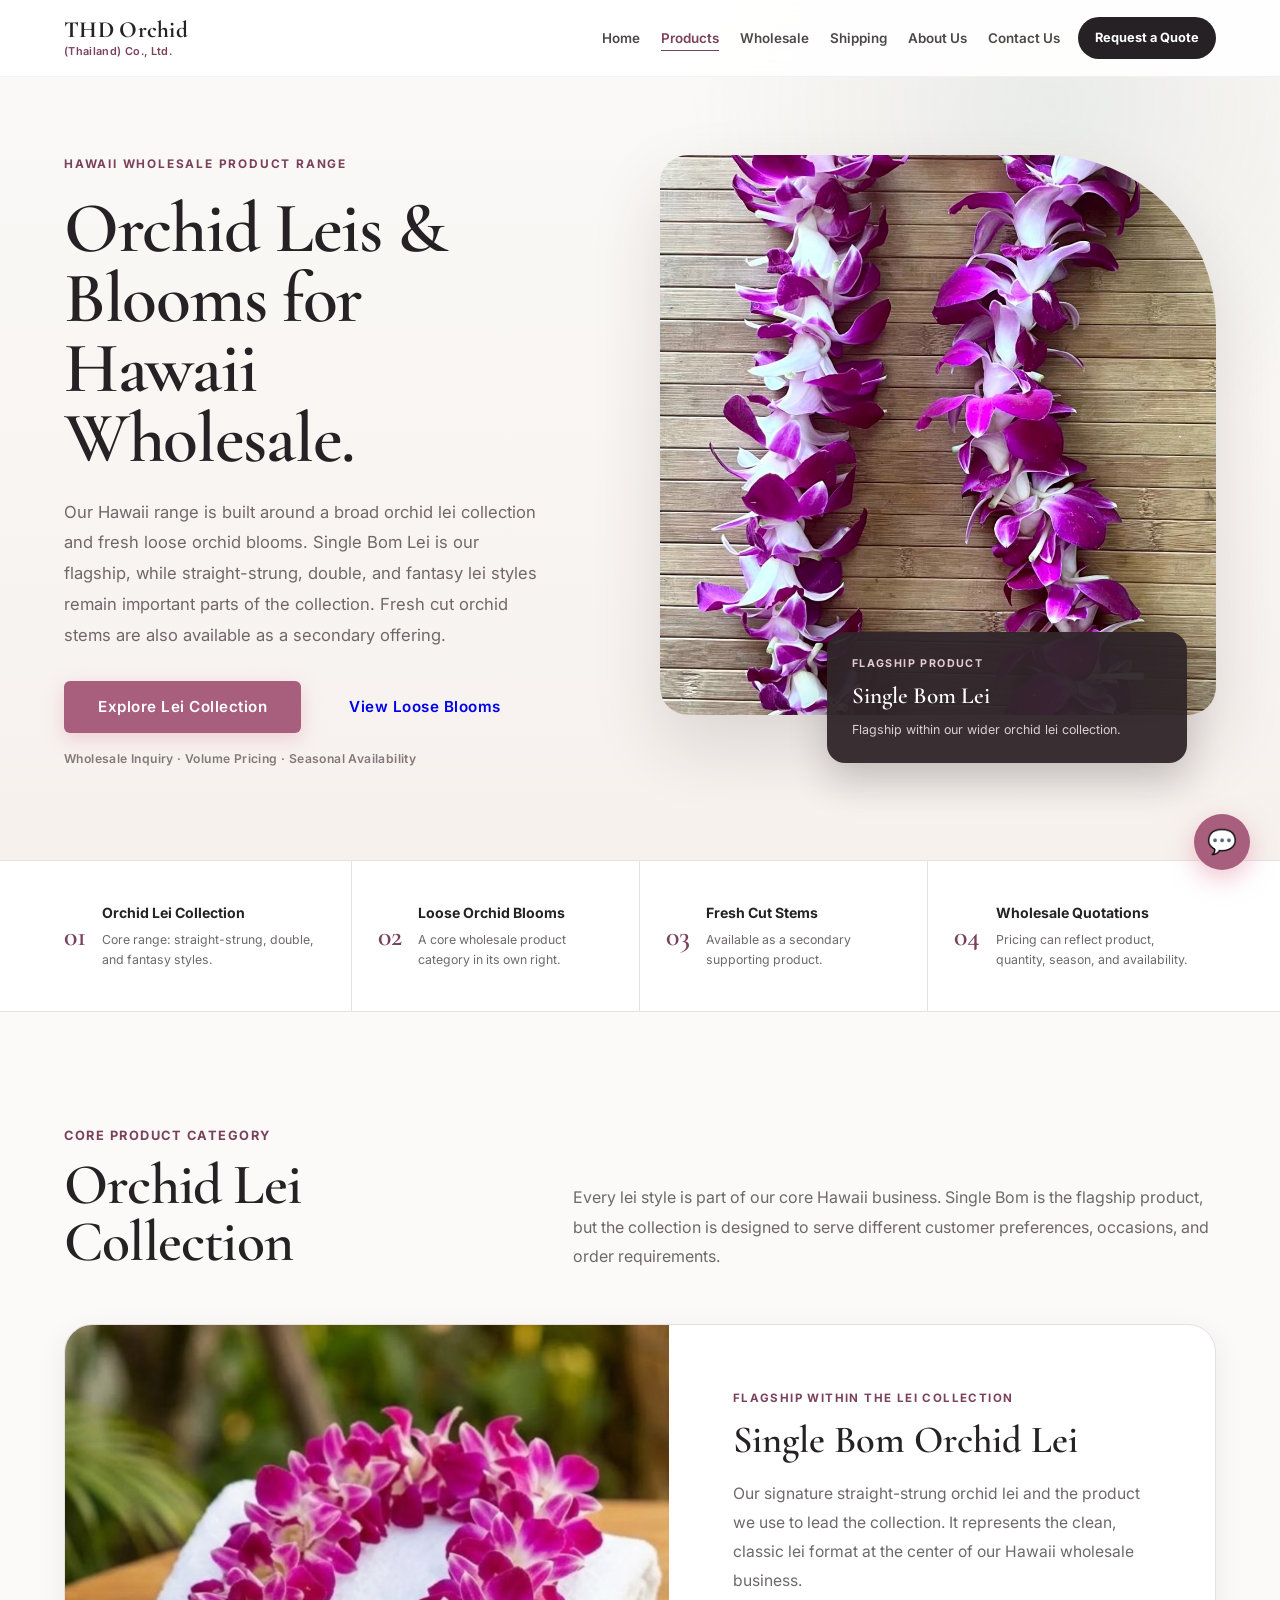
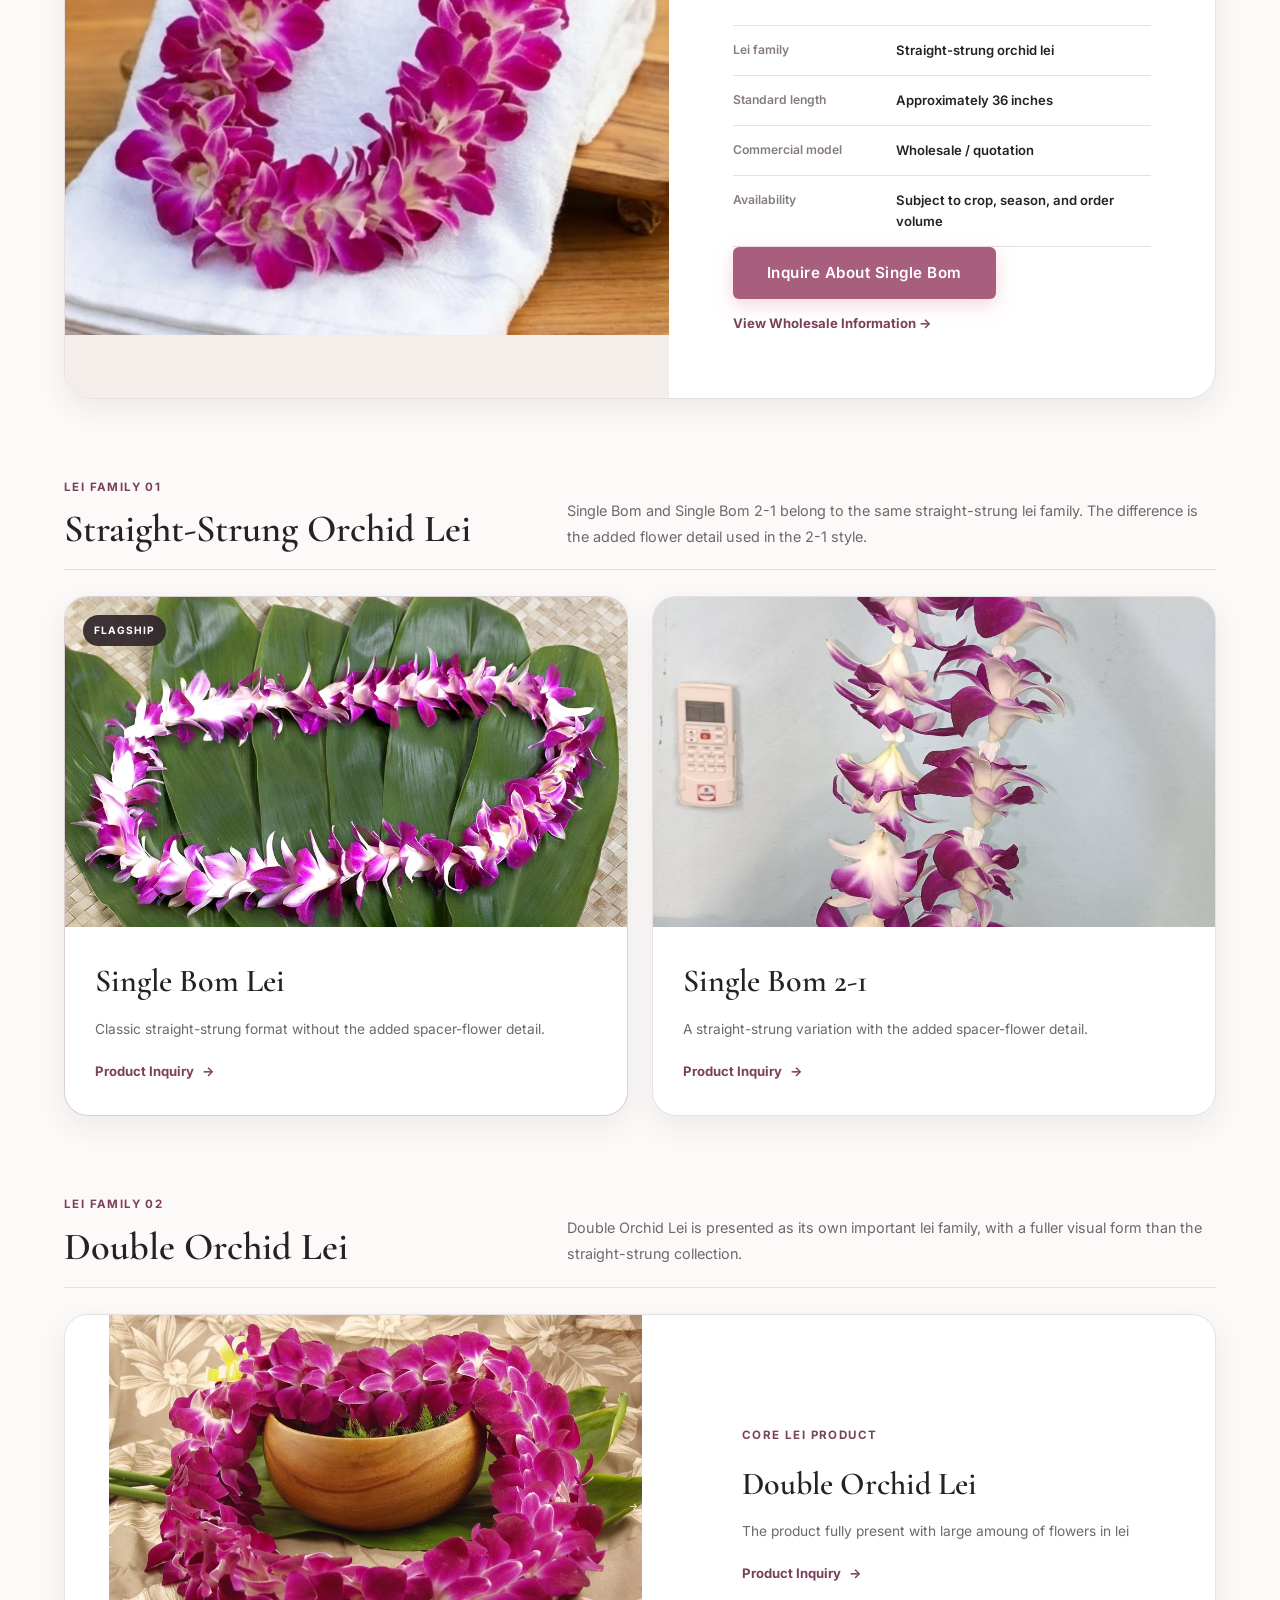
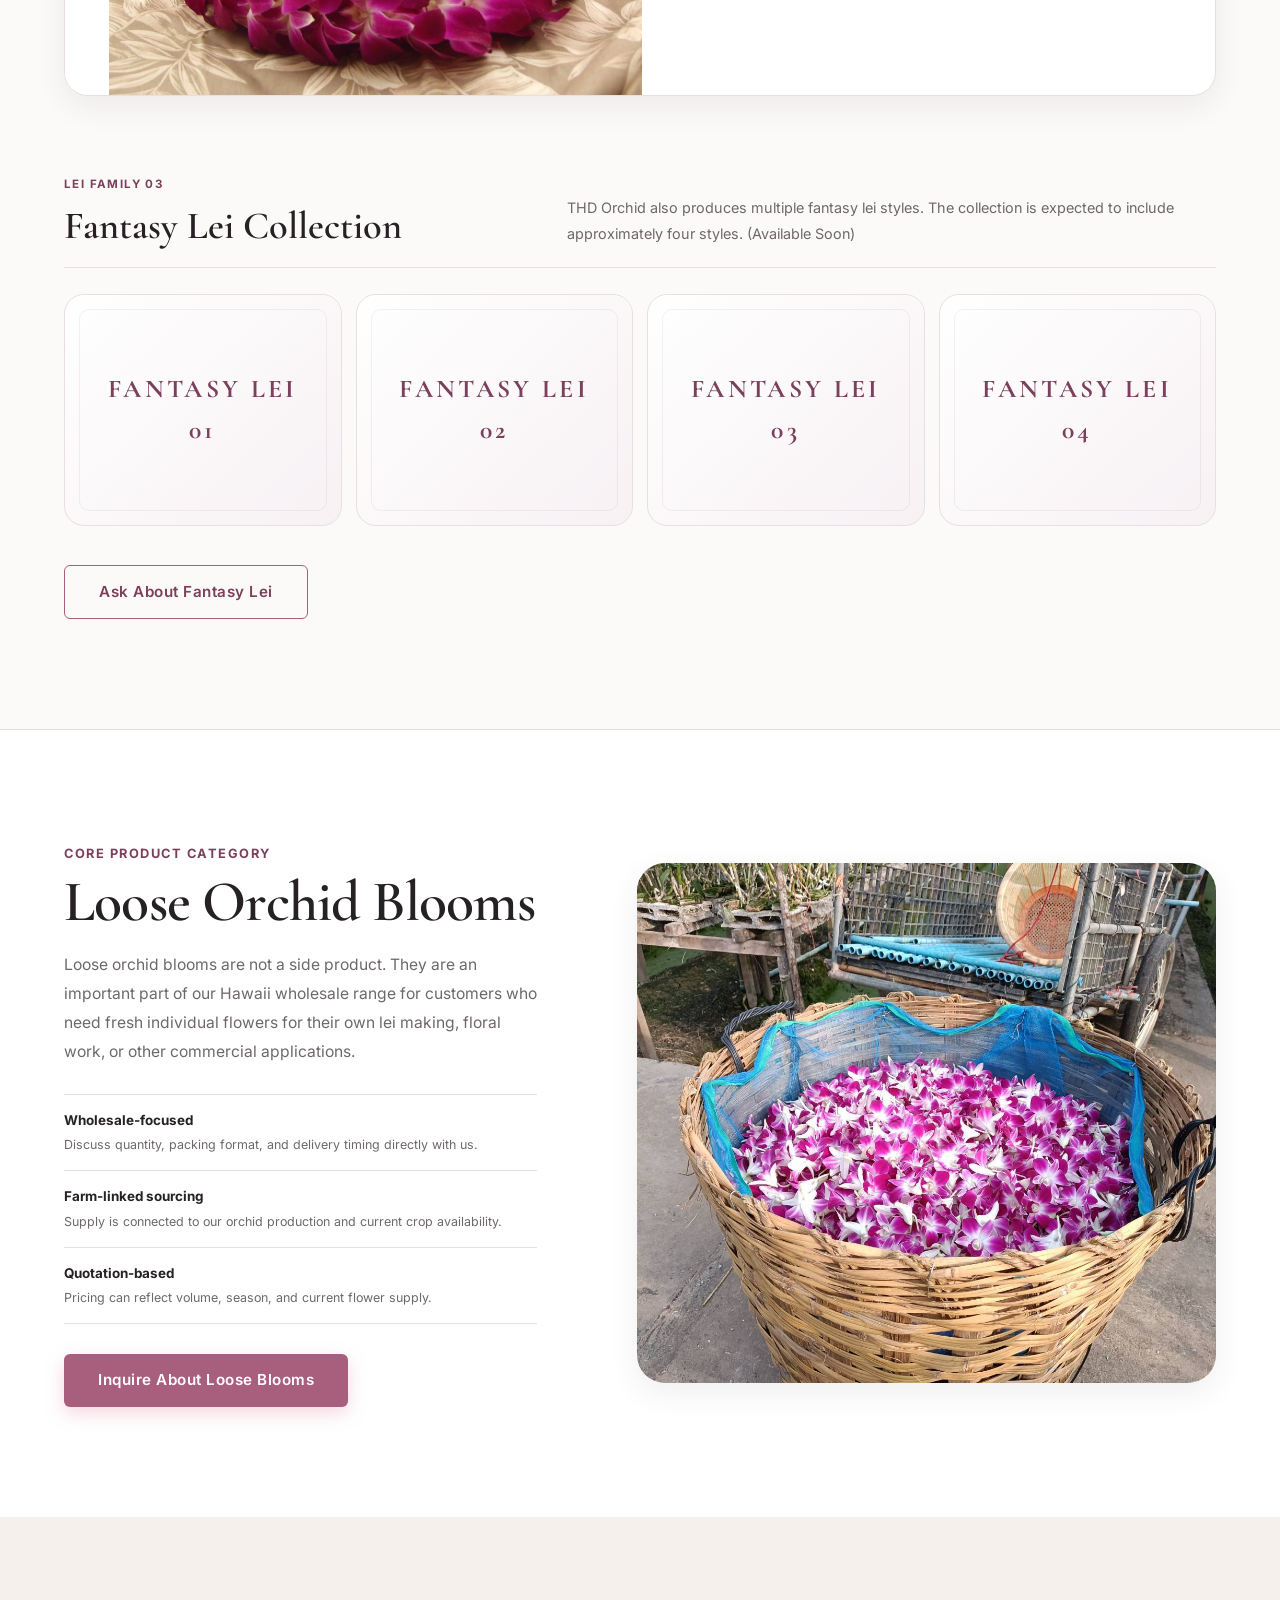
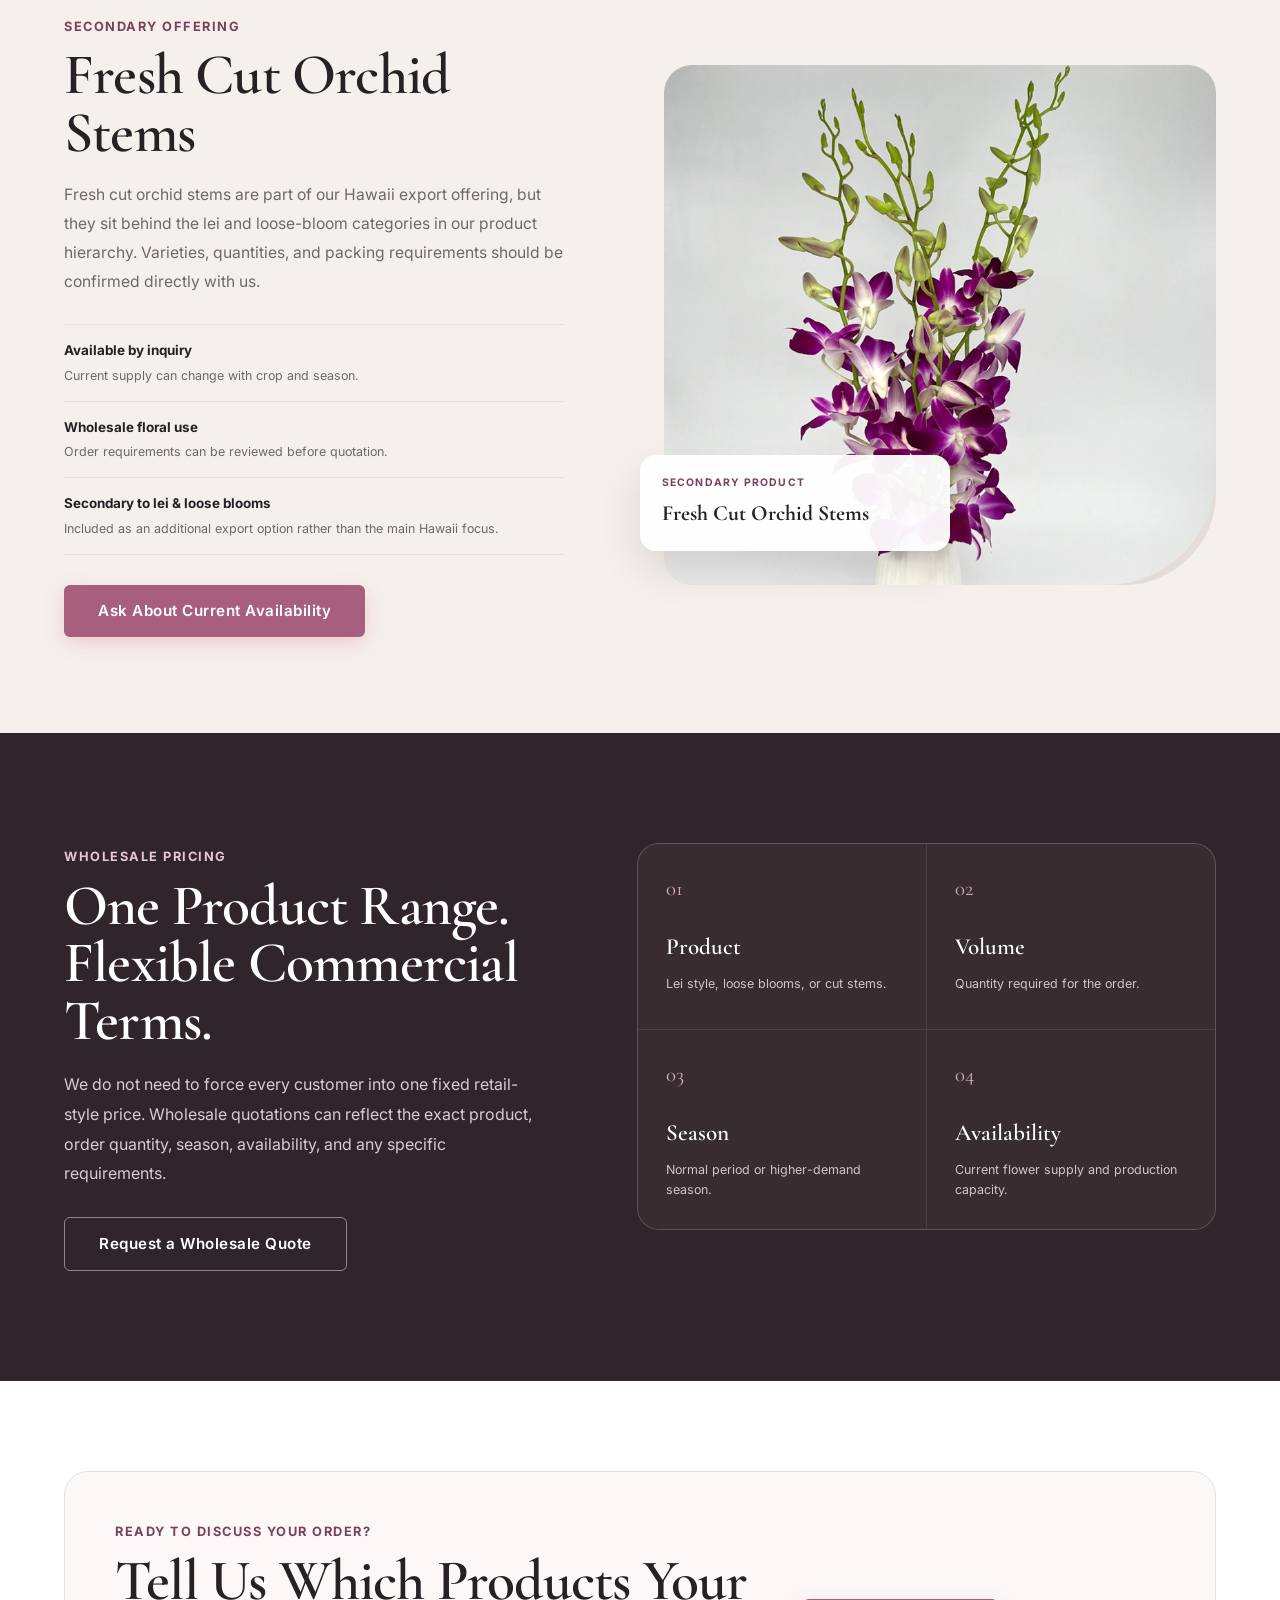
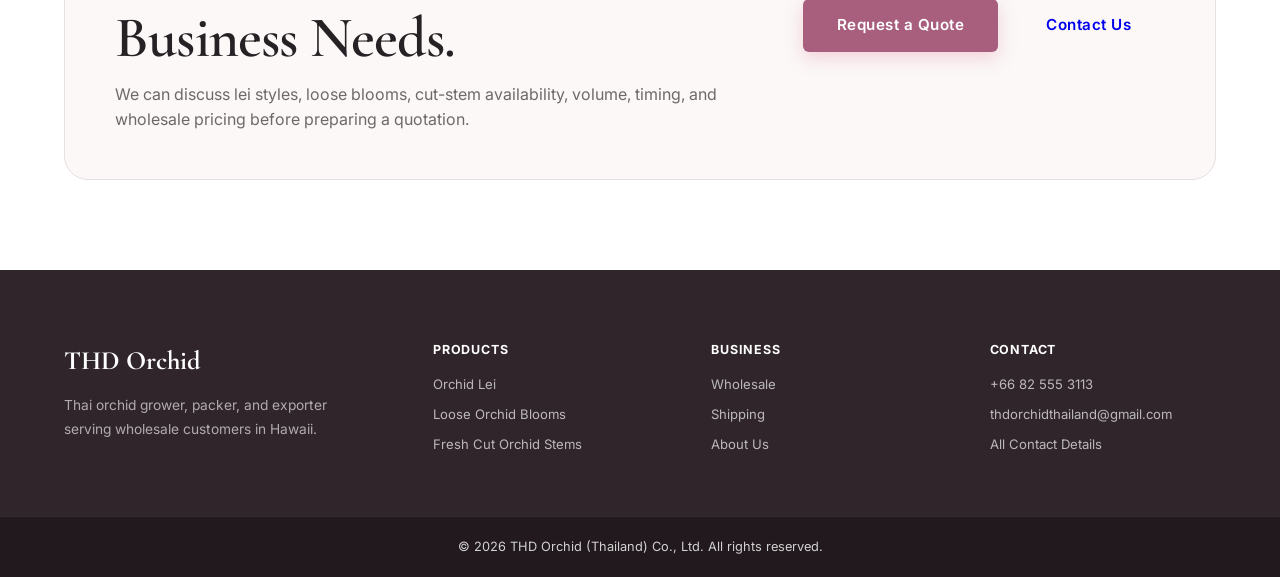
==== commit 8ad24f37: "Add files via upload" ====
--- a/product.html
+++ b/product.html
@@ -285,7 +285,7 @@
           Single Bom 2-1
          </h4>
 <p>
-          A straight-strung variation with the added spacer-flower detail. Exact appearance and specification will be finalized with THD product photography.
+          A straight-strung variation with the added spacer-flower detail. 
          </p>
 <button class="btn-inquire product-inline-inquiry" data-product="Single Bom 2-1" type="button">
           Product Inquiry
@@ -323,7 +323,7 @@
          Double Orchid Lei
         </h4>
 <p>
-         Part of the main lei portfolio for customers looking for a fuller and more substantial lei presentation. Final product details will be added from the confirmed THD catalog.
+         The product fully present with large amoung of flowers in lei
         </p>
 <button class="btn-inquire product-inline-inquiry" data-product="Double Orchid Lei" type="button">
          Product Inquiry
@@ -345,7 +345,7 @@
         </h3>
 </div>
 <p>
-        THD Orchid also produces multiple fantasy lei styles. The collection is expected to include approximately four styles; final names, specifications, and product photography will be confirmed later.
+        THD Orchid also produces multiple fantasy lei styles. The collection is expected to include approximately four styles. (Available Soon)
        </p>
 </div>
 <div aria-label="Fantasy lei styles pending final catalog details" class="fantasy-lei-grid">
